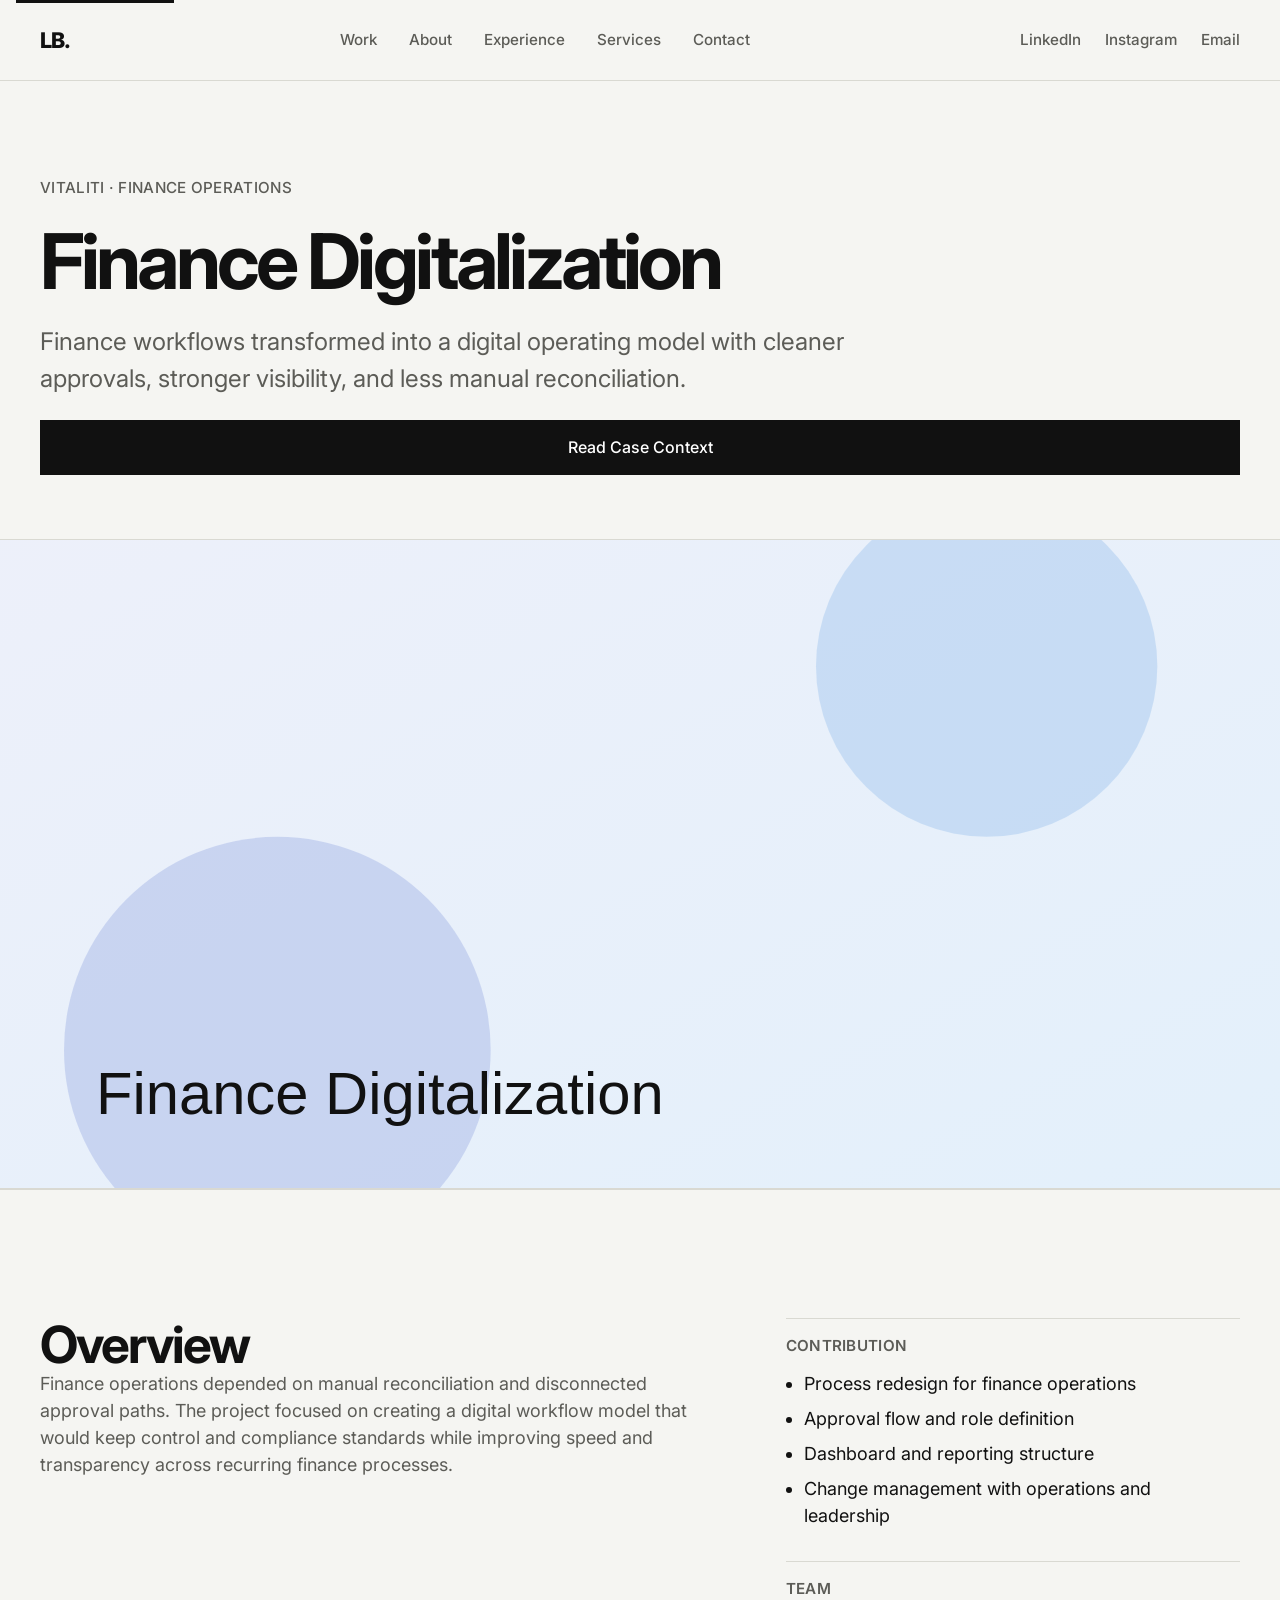
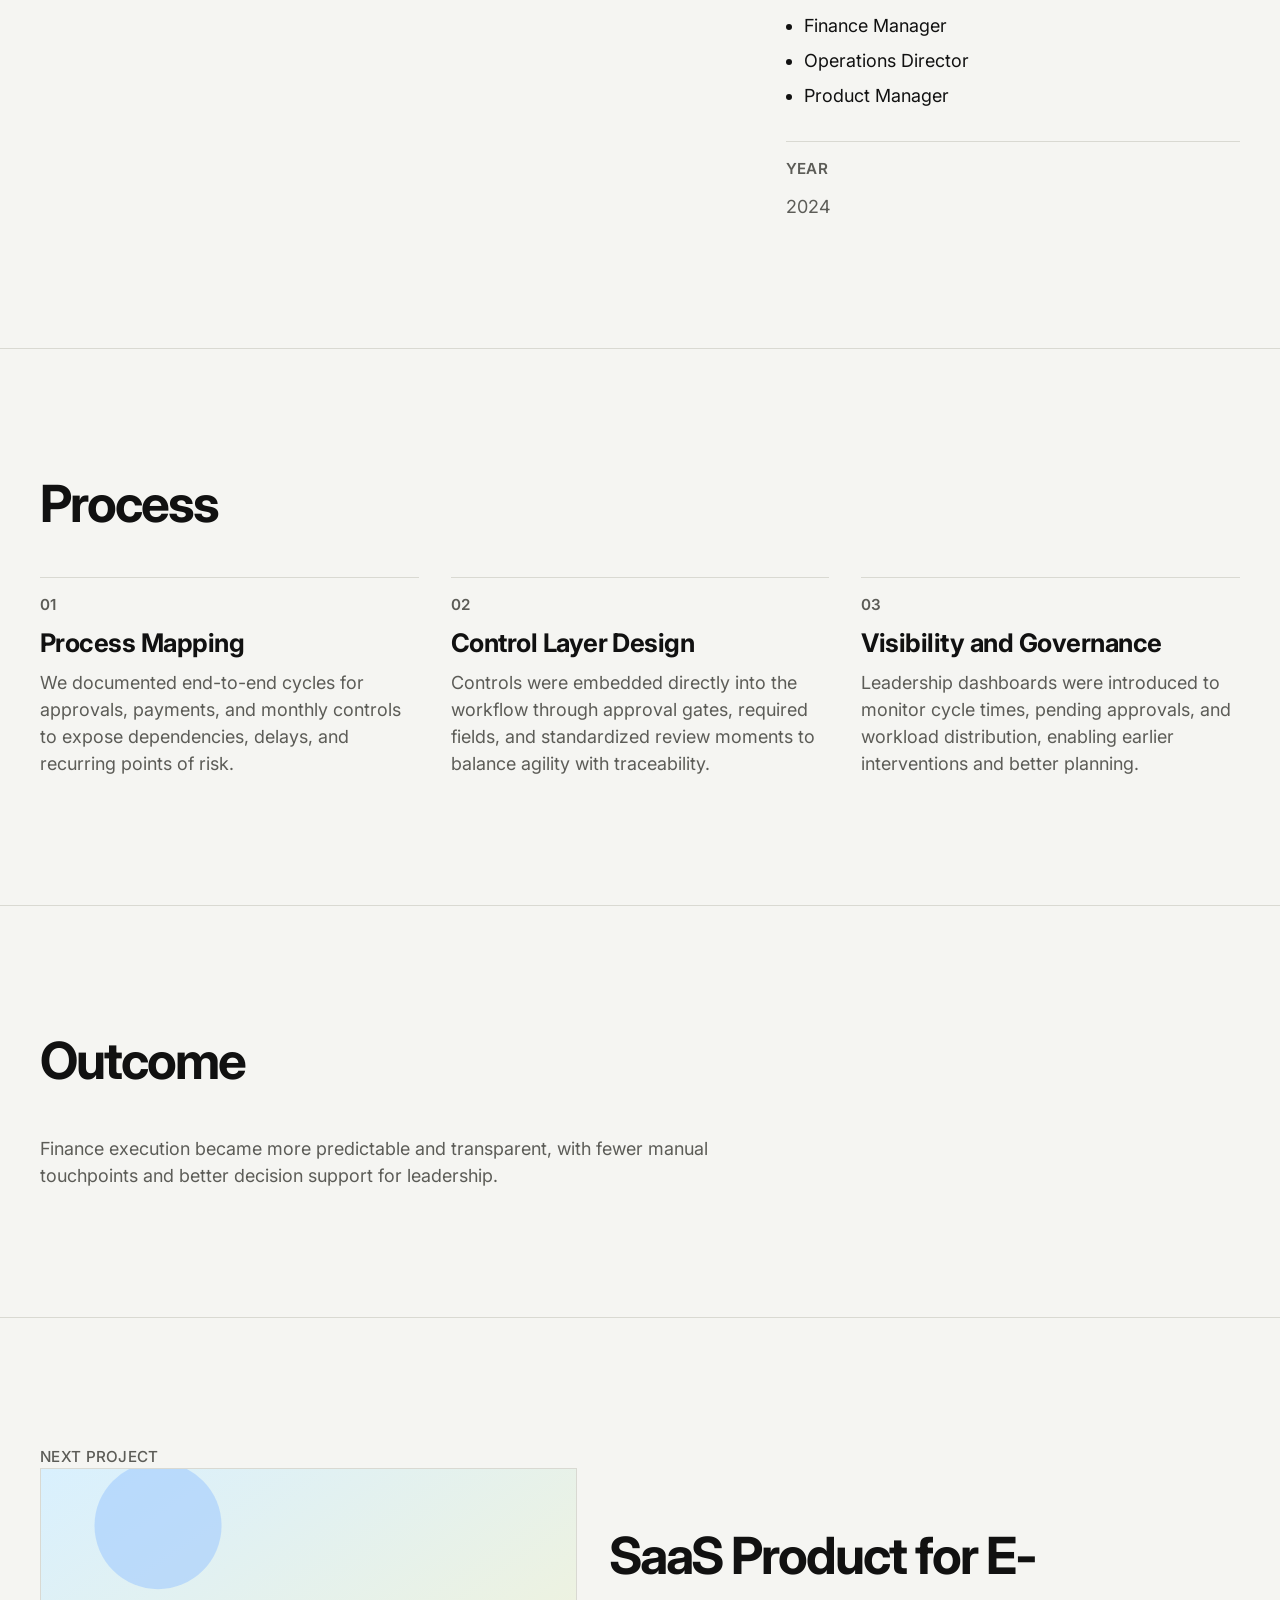
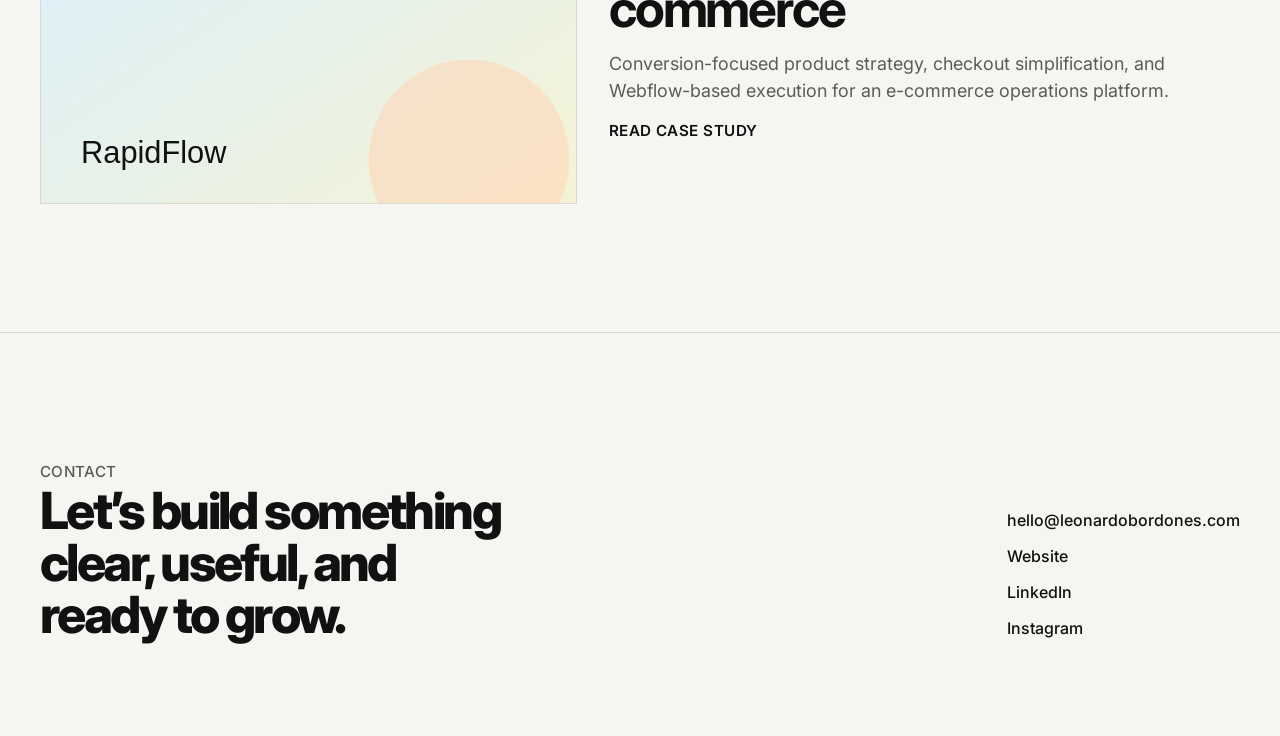
==== work/finance-digitalization.html @ ba330078 "On branch main  Initial commit  Changes to be committed: 	new file:   .DS_Store 	new file:   app.js " ====
<!doctype html>
<html lang="en">
  <head>
    <meta charset="UTF-8" />
    <meta name="viewport" content="width=device-width, initial-scale=1.0" />
    <title>Project Case Study — Leo Bordones</title>
    <meta
      name="description"
      content="Project case study by Leo Bordones: product strategy, execution process, and measurable outcomes."
    />
    <meta name="theme-color" content="#f5f5f2" />
    <link rel="preconnect" href="https://fonts.googleapis.com" />
    <link rel="preconnect" href="https://fonts.gstatic.com" crossorigin />
    <link
      href="https://fonts.googleapis.com/css2?family=Inter:wght@400;500;600;700;800&display=swap"
      rel="stylesheet"
    />
    <link rel="stylesheet" href="../styles.css" />
  </head>
  <body data-page="project" data-project-slug="finance-digitalization" class="project-template">
    <a class="skip-link" href="#main-content">Skip to content</a>

    <header class="site-header" id="top">
      <div class="container header-inner">
        <a class="brand" href="/index.html" aria-label="Leo Bordones home">LB.</a>

        <button
          class="nav-toggle"
          type="button"
          aria-expanded="false"
          aria-controls="primary-navigation"
          aria-label="Open menu"
        >
          <span class="nav-toggle-line"></span>
        </button>

        <nav class="site-nav" id="primary-navigation" aria-label="Primary navigation">
          <a href="/index.html#work">Work</a>
          <a href="/index.html#about">About</a>
          <a href="/index.html#experience">Experience</a>
          <a href="/index.html#services">Services</a>
          <a href="/index.html#contact">Contact</a>
        </nav>

        <div class="header-socials" aria-label="Social links">
          <a href="https://www.linkedin.com/in/leobordones/" target="_blank" rel="noreferrer">LinkedIn</a>
          <a href="https://www.instagram.com/leoboralvarez/" target="_blank" rel="noreferrer">Instagram</a>
          <a href="mailto:leoboralvarez@gmail.com">Email</a>
        </div>
      </div>
    </header>

    <main id="main-content">
      <div id="project-detail-root" aria-live="polite"></div>
    </main>

    <footer class="site-footer section section-divider" id="contact">
      <div class="container footer-inner">
        <div>
          <p class="section-kicker">Contact</p>
          <h2>Let’s build something clear, useful, and ready to grow.</h2>
        </div>
        <div class="footer-links">
          <a href="mailto:hello@leonardobordones.com">hello@leonardobordones.com</a>
          <a href="https://www.leonardobordones.com" target="_blank" rel="noreferrer">Website</a>
          <a href="https://www.linkedin.com" target="_blank" rel="noreferrer">LinkedIn</a>
          <a href="https://www.instagram.com" target="_blank" rel="noreferrer">Instagram</a>
        </div>
      </div>
    </footer>

    <script src="../data/projects.js" defer></script>
    <script src="../app.js" defer></script>
  </body>
</html>
---- styles.css ----
:root {
        --color-bg: #f5f5f2;
        --color-surface: #efefe9;
        --color-text: #111111;
        --color-text-muted: #5c5c57;
        --color-border: #d9d9d2;
        --color-hover: #1a1a1a;
        --color-white: #ffffff;

        --font-family-base: 'Inter', system-ui, -apple-system, BlinkMacSystemFont, 'Segoe UI', sans-serif;
        --font-size-hero: clamp(3.5rem, 8vw, 6rem);
        --font-size-h1: clamp(3rem, 6vw, 5rem);
        --font-size-h2: clamp(2.2rem, 4vw, 4rem);
        --font-size-h3: clamp(1.25rem, 2vw, 1.75rem);
        --font-size-body-lg: clamp(1.25rem, 2vw, 1.75rem);
        --font-size-body: 1.125rem;
        --font-size-meta: 0.95rem;

        --font-weight-regular: 400;
        --font-weight-medium: 500;
        --font-weight-semibold: 600;
        --font-weight-bold: 700;
        --font-weight-extrabold: 800;

        --space-2xs: 0.25rem;
        --space-xs: 0.5rem;
        --space-sm: 0.75rem;
        --space-md: 1rem;
        --space-lg: 1.5rem;
        --space-xl: 2rem;
        --space-2xl: 3rem;
        --space-3xl: 4rem;
        --space-4xl: 6rem;
        --space-5xl: 8rem;

        --container-max: 1280px;
        --container-padding-desktop: 2.5rem;
        --container-padding-tablet: 1.5rem;
        --container-padding-mobile: 1rem;

        --border-thin: 1px solid var(--color-border);
        --radius-sm: 0px;
        --radius-md: 4px;

        --transition-fast: 160ms ease;
        --transition-base: 240ms ease;
        --transition-slow: 400ms ease;

        --shadow-none: none;
        --header-height: 5rem;
      }

      * {
        box-sizing: border-box;
      }

      html {
        scroll-behavior: smooth;
      }

      body {
        margin: 0;
        min-width: 320px;
        background: var(--color-bg);
        color: var(--color-text);
        font-family: var(--font-family-base);
        font-size: var(--font-size-body);
        font-weight: var(--font-weight-regular);
        line-height: 1.5;
        text-rendering: optimizeLegibility;
        -webkit-font-smoothing: antialiased;
        -moz-osx-font-smoothing: grayscale;
      }

      img {
        display: block;
        max-width: 100%;
        height: auto;
      }

      a {
        color: inherit;
        text-decoration: none;
        transition: color var(--transition-fast), opacity var(--transition-fast), background-color var(--transition-fast), border-color var(--transition-fast), transform var(--transition-fast);
      }

      a:hover {
        color: var(--color-hover);
      }

      a:focus-visible,
      button:focus-visible {
        outline: 2px solid var(--color-text);
        outline-offset: 3px;
      }

      button {
        font: inherit;
      }

      p,
      h1,
      h2,
      h3 {
        margin: 0;
      }

      .skip-link {
        position: absolute;
        left: var(--space-md);
        top: -3rem;
        z-index: 100;
        padding: 0.75rem 1rem;
        background: var(--color-text);
        color: var(--color-white);
      }

      .skip-link:focus {
        top: 1rem;
      }

      .container {
        width: min(100%, var(--container-max));
        margin: 0 auto;
        padding-left: var(--container-padding-desktop);
        padding-right: var(--container-padding-desktop);
      }

      .section {
        padding: var(--space-5xl) 0;
        scroll-margin-top: calc(var(--header-height) + 1.5rem);
      }

      .section-divider {
        border-top: var(--border-thin);
      }

      .site-header {
        position: sticky;
        top: 0;
        z-index: 50;
        min-height: var(--header-height);
        background: rgba(245, 245, 242, 0.88);
        backdrop-filter: blur(12px);
        border-bottom: var(--border-thin);
      }

      .header-inner {
        display: flex;
        align-items: center;
        justify-content: space-between;
        gap: var(--space-lg);
        min-height: var(--header-height);
      }

      .brand {
        font-size: 1.35rem;
        font-weight: var(--font-weight-extrabold);
        letter-spacing: -0.04em;
        flex: 0 0 auto;
      }

      .site-nav {
        display: flex;
        align-items: center;
        justify-content: center;
        gap: var(--space-xl);
        flex: 1 1 auto;
      }

      .site-nav a,
      .header-socials a {
        position: relative;
        font-size: var(--font-size-meta);
        font-weight: var(--font-weight-medium);
        color: var(--color-text-muted);
      }

      .site-nav a::after,
      .header-socials a::after,
      .footer-links a::after {
        content: "";
        position: absolute;
        left: 0;
        bottom: -0.15rem;
        width: 100%;
        height: 1px;
        background: currentColor;
        transform: scaleX(0);
        transform-origin: left;
        transition: transform var(--transition-base);
      }

      .site-nav a:hover::after,
      .site-nav a:focus-visible::after,
      .header-socials a:hover::after,
      .header-socials a:focus-visible::after,
      .footer-links a:hover::after,
      .footer-links a:focus-visible::after {
        transform: scaleX(1);
      }

      .header-socials {
        display: flex;
        align-items: center;
        gap: var(--space-lg);
        flex: 0 0 auto;
      }

      .nav-toggle {
        display: none;
        align-items: center;
        justify-content: center;
        width: 2.75rem;
        height: 2.75rem;
        padding: 0;
        border: 0;
        background: transparent;
        color: var(--color-text);
        cursor: pointer;
      }

      .nav-toggle-line,
      .nav-toggle-line::before,
      .nav-toggle-line::after {
        display: block;
        width: 1.25rem;
        height: 1.5px;
        background: currentColor;
        transition: transform var(--transition-base), opacity var(--transition-fast);
      }

      .nav-toggle-line {
        position: relative;
      }

      .nav-toggle-line::before,
      .nav-toggle-line::after {
        content: "";
        position: absolute;
        left: 0;
      }

      .nav-toggle-line::before {
        top: -0.38rem;
      }

      .nav-toggle-line::after {
        top: 0.38rem;
      }

      .nav-open .nav-toggle-line {
        background: transparent;
      }

      .nav-open .nav-toggle-line::before {
        transform: translateY(0.38rem) rotate(45deg);
      }

      .nav-open .nav-toggle-line::after {
        transform: translateY(-0.38rem) rotate(-45deg);
      }

      .hero {
        position: relative;
        overflow: hidden;
        isolation: isolate;
        padding-top: calc(var(--space-5xl) + var(--space-lg));
      }

      .hero::before {
        content: "";
        position: absolute;
        inset: -12%;
        z-index: -2;
        background:
          radial-gradient(42% 46% at 12% 18%, rgba(182, 240, 202, 0.92) 0%, rgba(182, 240, 202, 0.68) 28%, rgba(182, 240, 202, 0) 72%),
          radial-gradient(38% 42% at 86% 16%, rgba(182, 225, 255, 0.9) 0%, rgba(182, 225, 255, 0.66) 30%, rgba(182, 225, 255, 0) 72%),
          radial-gradient(40% 44% at 82% 84%, rgba(246, 196, 226, 0.88) 0%, rgba(246, 196, 226, 0.62) 30%, rgba(246, 196, 226, 0) 72%),
          radial-gradient(40% 44% at 18% 84%, rgba(215, 197, 255, 0.9) 0%, rgba(215, 197, 255, 0.66) 30%, rgba(215, 197, 255, 0) 72%),
          radial-gradient(32% 36% at 48% 36%, rgba(255, 255, 255, 0.28) 0%, rgba(255, 255, 255, 0) 75%);
        opacity: 0.95;
        filter: blur(54px) saturate(120%);
        transform: translate3d(0, 0, 0) scale(1.12);
        animation: heroAurora 18s ease-in-out infinite alternate;
        will-change: transform, background;
      }

      .hero::after {
        content: "";
        position: absolute;
        inset: 0;
        z-index: -1;
        background:
          linear-gradient(180deg, rgba(245, 245, 242, 0.14) 0%, rgba(245, 245, 242, 0.24) 38%, rgba(245, 245, 242, 0.56) 72%, rgba(245, 245, 242, 0.78) 100%),
          linear-gradient(90deg, rgba(255, 255, 255, 0.12) 0%, rgba(255, 255, 255, 0) 22%, rgba(255, 255, 255, 0.08) 52%, rgba(255, 255, 255, 0) 100%);
        pointer-events: none;
      }

      .hero-inner {
        position: relative;
        z-index: 1;
        display: grid;
        gap: var(--space-xl);
      }

      .eyebrow,
      .section-kicker,
      .project-category {
        font-size: var(--font-size-meta);
        font-weight: var(--font-weight-medium);
        letter-spacing: 0.02em;
        text-transform: uppercase;
        color: var(--color-text-muted);
      }

      .hero h1 {
        max-width: 14ch;
        font-size: var(--font-size-hero);
        line-height: 0.98;
        letter-spacing: -0.06em;
        font-weight: var(--font-weight-extrabold);
      }

      .hero-copy {
        max-width: 40rem;
        font-size: var(--font-size-body-lg);
        line-height: 1.3;
        color: var(--color-text-muted);
      }

      .hero-actions {
        display: flex;
        flex-wrap: wrap;
        gap: var(--space-md);
      }

      .button {
        display: inline-flex;
        align-items: center;
        justify-content: center;
        min-height: 3.25rem;
        padding: 0.9rem 1.4rem;
        border: var(--border-thin);
        font-size: 1rem;
        font-weight: var(--font-weight-medium);
      }

      .button:hover {
        transform: translateY(-1px);
      }

      .button-primary {
        background: var(--color-text);
        color: var(--color-white);
        border-color: var(--color-text);
      }

      .button-primary:hover {
        color: var(--color-white);
        background: var(--color-hover);
      }

      .button-secondary {
        background: transparent;
      }

      .intro-layout {
        display: block;
      }

      .intro-copy {
        max-width: 52rem;
        font-size: clamp(1.5rem, 3vw, 2.4rem);
        line-height: 1.25;
        letter-spacing: -0.03em;
      }

      .section-heading {
        display: grid;
        gap: var(--space-md);
        margin-bottom: var(--space-3xl);
      }

      .section-heading h2,
      .split-title h2,
      .statement h2,
      .site-footer h2 {
        max-width: 14ch;
        font-size: var(--font-size-h2);
        line-height: 1.02;
        letter-spacing: -0.05em;
        font-weight: var(--font-weight-extrabold);
      }

      .work-grid {
        display: grid;
        grid-template-columns: repeat(2, minmax(0, 1fr));
        gap: var(--space-2xl) var(--space-xl);
      }

      .project-card {
        display: grid;
        gap: var(--space-lg);
      }

      .project-media {
        overflow: hidden;
        background: var(--color-surface);
        border: var(--border-thin);
        aspect-ratio: 16 / 11;
      }

      .project-media img {
        width: 100%;
        height: 100%;
        object-fit: cover;
        transition: transform var(--transition-slow);
      }

      .project-card:hover .project-media img,
      .project-card:focus-within .project-media img {
        transform: scale(1.03);
      }

      .project-meta {
        display: grid;
        gap: var(--space-xs);
      }

      .project-meta h3 a {
        color: inherit;
      }

      .project-meta h3 a:hover,
      .project-meta h3 a:focus-visible {
        text-decoration: underline;
        text-decoration-thickness: 1px;
        text-underline-offset: 0.18rem;
      }

      .project-company {
        font-size: var(--font-size-meta);
        font-weight: var(--font-weight-semibold);
      }

      .project-meta h3,
      .experience-item h3,
      .service-item h3 {
        font-size: var(--font-size-h3);
        line-height: 1.1;
        letter-spacing: -0.03em;
        font-weight: var(--font-weight-bold);
      }

      .project-meta p:last-child,
      .experience-item p,
      .service-item p,
      .split-copy p {
        color: var(--color-text-muted);
      }

      .split-layout {
        display: grid;
        grid-template-columns: minmax(260px, 0.95fr) minmax(0, 1.2fr);
        gap: var(--space-3xl);
        align-items: start;
      }

      .split-title {
        display: grid;
        gap: var(--space-md);
        position: sticky;
        top: calc(var(--header-height) + var(--space-xl));
      }

      .split-copy {
        display: grid;
        gap: var(--space-lg);
      }

      .stack-marquee {
        overflow: hidden;
        border-top: var(--border-thin);
        border-bottom: var(--border-thin);
        padding: 1.1rem 0;
      }

      .stack-track {
        display: flex;
        align-items: center;
        gap: var(--space-2xl);
        width: max-content;
        min-width: 100%;
        animation: marquee 24s linear infinite;
      }

      .stack-track span {
        font-size: clamp(1.4rem, 2vw, 2rem);
        font-weight: var(--font-weight-semibold);
        letter-spacing: -0.03em;
        white-space: nowrap;
      }

      .experience-list,
      .services-list {
        border-top: var(--border-thin);
      }

      .experience-item,
      .service-item {
        display: grid;
        grid-template-columns: minmax(0, 1fr) minmax(220px, 0.9fr);
        gap: var(--space-xl);
        padding: var(--space-xl) 0;
        border-bottom: var(--border-thin);
      }

      .experience-item > div,
      .service-item > div {
        display: grid;
        gap: var(--space-xs);
      }

      .service-item {
        align-items: center;
      }

      .service-item span {
        justify-self: end;
        font-size: clamp(1.75rem, 3vw, 2.5rem);
        line-height: 1;
        color: var(--color-text-muted);
        transition: transform var(--transition-base), color var(--transition-fast);
      }

      .service-item:hover span {
        transform: translateX(4px);
        color: var(--color-text);
      }

      .statement h2 {
        max-width: 12ch;
        font-size: clamp(3rem, 7vw, 6rem);
      }

      .lifestyle-grid {
        display: grid;
        grid-template-columns: repeat(4, minmax(0, 1fr));
        gap: var(--space-lg);
      }

      .lifestyle-grid img {
        width: 100%;
        aspect-ratio: 3 / 4;
        object-fit: cover;
        border: var(--border-thin);
        background: var(--color-surface);
      }

      .site-footer {
        padding-bottom: var(--space-4xl);
      }

      .footer-inner {
        display: grid;
        grid-template-columns: minmax(0, 1fr) auto;
        gap: var(--space-2xl);
        align-items: end;
      }

      .footer-links {
        display: grid;
        gap: var(--space-sm);
        justify-items: start;
      }

      .footer-links a {
        position: relative;
        font-size: 1rem;
        font-weight: var(--font-weight-medium);
      }

      .project-template main {
        min-height: 70vh;
      }

      .project-hero {
        padding-top: var(--space-4xl);
      }

      .project-hero-content {
        display: grid;
        gap: var(--space-lg);
        padding-bottom: var(--space-3xl);
      }

      .project-hero-content h1 {
        max-width: 16ch;
        font-size: var(--font-size-h1);
        line-height: 0.98;
        letter-spacing: -0.05em;
      }

      .project-subtitle {
        max-width: 52rem;
        font-size: clamp(1.2rem, 1.9vw, 1.55rem);
        color: var(--color-text-muted);
      }

      .project-hero-image {
        border-top: var(--border-thin);
        border-bottom: var(--border-thin);
      }

      .project-hero-image img {
        width: 100%;
        max-height: min(72vh, 720px);
        object-fit: cover;
      }

      .project-overview-grid {
        display: grid;
        grid-template-columns: minmax(0, 1.2fr) minmax(260px, 0.8fr);
        gap: var(--space-3xl);
      }

      .project-overview-grid h2,
      .project-process h2,
      .project-outcome h2,
      .next-project-link h2 {
        font-size: clamp(2rem, 4vw, 3.4rem);
        letter-spacing: -0.04em;
        line-height: 1.02;
      }

      .project-overview-grid p,
      .project-outcome p {
        max-width: 68ch;
        color: var(--color-text-muted);
      }

      .project-metadata {
        display: grid;
        gap: var(--space-xl);
      }

      .project-metadata article {
        border-top: var(--border-thin);
        padding-top: var(--space-md);
      }

      .project-metadata h3 {
        margin-bottom: var(--space-sm);
        font-size: var(--font-size-meta);
        font-weight: var(--font-weight-semibold);
        letter-spacing: 0.02em;
        text-transform: uppercase;
        color: var(--color-text-muted);
      }

      .project-metadata ul {
        margin: 0;
        padding-left: 1.15rem;
        display: grid;
        gap: var(--space-xs);
      }

      .project-metadata p,
      .process-item p {
        color: var(--color-text-muted);
      }

      .project-process h2,
      .project-outcome h2 {
        margin-bottom: var(--space-2xl);
      }

      .process-grid {
        display: grid;
        grid-template-columns: repeat(3, minmax(0, 1fr));
        gap: var(--space-xl);
      }

      .process-item {
        display: grid;
        gap: var(--space-sm);
        border-top: var(--border-thin);
        padding-top: var(--space-md);
      }

      .process-index {
        font-size: var(--font-size-meta);
        font-weight: var(--font-weight-semibold);
        color: var(--color-text-muted);
      }

      .process-item h3 {
        font-size: clamp(1.25rem, 2vw, 1.6rem);
        line-height: 1.1;
        letter-spacing: -0.02em;
      }

      .next-project-link {
        display: grid;
        grid-template-columns: minmax(260px, 0.85fr) minmax(0, 1fr);
        gap: var(--space-xl);
        align-items: center;
      }

      .next-project-link img {
        width: 100%;
        aspect-ratio: 16 / 10;
        object-fit: cover;
        border: var(--border-thin);
      }

      .next-project-link div {
        display: grid;
        gap: var(--space-md);
      }

      .next-project-link p {
        color: var(--color-text-muted);
      }

      .next-project-link span {
        font-size: var(--font-size-meta);
        font-weight: var(--font-weight-semibold);
        text-transform: uppercase;
        letter-spacing: 0.03em;
      }

      .next-project-link:hover h2,
      .next-project-link:focus-visible h2 {
        text-decoration: underline;
        text-decoration-thickness: 1px;
        text-underline-offset: 0.2rem;
      }

      @keyframes marquee {
        from {
          transform: translateX(0);
        }
        to {
          transform: translateX(-50%);
        }
      }

      @keyframes heroAurora {
        0% {
          background:
            radial-gradient(42% 46% at 12% 18%, rgba(182, 240, 202, 0.92) 0%, rgba(182, 240, 202, 0.68) 28%, rgba(182, 240, 202, 0) 72%),
            radial-gradient(38% 42% at 86% 16%, rgba(182, 225, 255, 0.9) 0%, rgba(182, 225, 255, 0.66) 30%, rgba(182, 225, 255, 0) 72%),
            radial-gradient(40% 44% at 82% 84%, rgba(246, 196, 226, 0.88) 0%, rgba(246, 196, 226, 0.62) 30%, rgba(246, 196, 226, 0) 72%),
            radial-gradient(40% 44% at 18% 84%, rgba(215, 197, 255, 0.9) 0%, rgba(215, 197, 255, 0.66) 30%, rgba(215, 197, 255, 0) 72%),
            radial-gradient(32% 36% at 48% 36%, rgba(255, 255, 255, 0.28) 0%, rgba(255, 255, 255, 0) 75%);
          transform: translate3d(0, 0, 0) scale(1.12) rotate(0deg);
        }

        25% {
          background:
            radial-gradient(46% 48% at 24% 16%, rgba(182, 240, 202, 0.94) 0%, rgba(182, 240, 202, 0.7) 28%, rgba(182, 240, 202, 0) 72%),
            radial-gradient(36% 40% at 78% 24%, rgba(182, 225, 255, 0.92) 0%, rgba(182, 225, 255, 0.66) 32%, rgba(182, 225, 255, 0) 72%),
            radial-gradient(42% 44% at 74% 76%, rgba(246, 196, 226, 0.9) 0%, rgba(246, 196, 226, 0.64) 30%, rgba(246, 196, 226, 0) 72%),
            radial-gradient(42% 46% at 20% 74%, rgba(215, 197, 255, 0.9) 0%, rgba(215, 197, 255, 0.68) 30%, rgba(215, 197, 255, 0) 72%),
            radial-gradient(28% 32% at 56% 44%, rgba(255, 255, 255, 0.24) 0%, rgba(255, 255, 255, 0) 75%);
          transform: translate3d(1%, -1.5%, 0) scale(1.16) rotate(1deg);
        }

        50% {
          background:
            radial-gradient(44% 48% at 18% 28%, rgba(182, 240, 202, 0.9) 0%, rgba(182, 240, 202, 0.7) 30%, rgba(182, 240, 202, 0) 72%),
            radial-gradient(40% 42% at 68% 12%, rgba(182, 225, 255, 0.92) 0%, rgba(182, 225, 255, 0.68) 30%, rgba(182, 225, 255, 0) 72%),
            radial-gradient(44% 46% at 84% 68%, rgba(246, 196, 226, 0.92) 0%, rgba(246, 196, 226, 0.66) 30%, rgba(246, 196, 226, 0) 72%),
            radial-gradient(38% 44% at 30% 82%, rgba(215, 197, 255, 0.92) 0%, rgba(215, 197, 255, 0.66) 30%, rgba(215, 197, 255, 0) 72%),
            radial-gradient(30% 34% at 48% 52%, rgba(255, 255, 255, 0.2) 0%, rgba(255, 255, 255, 0) 75%);
          transform: translate3d(-1%, 1.5%, 0) scale(1.18) rotate(-1deg);
        }

        75% {
          background:
            radial-gradient(48% 50% at 28% 14%, rgba(182, 240, 202, 0.92) 0%, rgba(182, 240, 202, 0.72) 28%, rgba(182, 240, 202, 0) 72%),
            radial-gradient(38% 42% at 84% 30%, rgba(182, 225, 255, 0.9) 0%, rgba(182, 225, 255, 0.68) 30%, rgba(182, 225, 255, 0) 72%),
            radial-gradient(40% 42% at 66% 82%, rgba(246, 196, 226, 0.9) 0%, rgba(246, 196, 226, 0.66) 30%, rgba(246, 196, 226, 0) 72%),
            radial-gradient(44% 48% at 14% 70%, rgba(215, 197, 255, 0.92) 0%, rgba(215, 197, 255, 0.68) 30%, rgba(215, 197, 255, 0) 72%),
            radial-gradient(30% 34% at 54% 40%, rgba(255, 255, 255, 0.22) 0%, rgba(255, 255, 255, 0) 75%);
          transform: translate3d(1.2%, -0.8%, 0) scale(1.15) rotate(0.6deg);
        }

        100% {
          background:
            radial-gradient(44% 48% at 22% 18%, rgba(182, 240, 202, 0.94) 0%, rgba(182, 240, 202, 0.72) 28%, rgba(182, 240, 202, 0) 72%),
            radial-gradient(40% 42% at 86% 22%, rgba(182, 225, 255, 0.92) 0%, rgba(182, 225, 255, 0.68) 30%, rgba(182, 225, 255, 0) 72%),
            radial-gradient(42% 46% at 76% 86%, rgba(246, 196, 226, 0.9) 0%, rgba(246, 196, 226, 0.66) 30%, rgba(246, 196, 226, 0) 72%),
            radial-gradient(42% 46% at 12% 80%, rgba(215, 197, 255, 0.92) 0%, rgba(215, 197, 255, 0.68) 30%, rgba(215, 197, 255, 0) 72%),
            radial-gradient(28% 30% at 46% 34%, rgba(255, 255, 255, 0.24) 0%, rgba(255, 255, 255, 0) 75%);
          transform: translate3d(-0.8%, 1%, 0) scale(1.17) rotate(-0.6deg);
        }
      }

      @media (max-width: 1024px) {
        .container {
          padding-left: var(--container-padding-tablet);
          padding-right: var(--container-padding-tablet);
        }

        .work-grid,
        .lifestyle-grid {
          grid-template-columns: repeat(2, minmax(0, 1fr));
        }

        .split-layout,
        .footer-inner,
        .experience-item,
        .service-item {
          grid-template-columns: 1fr;
        }

        .project-overview-grid,
        .process-grid,
        .next-project-link {
          grid-template-columns: 1fr;
        }

        .split-title {
          position: static;
        }
      }

      @media (max-width: 820px) {
        :root {
          --header-height: 4.5rem;
        }

        .header-inner {
          position: relative;
          gap: var(--space-md);
        }

        .nav-toggle {
          display: inline-flex;
          order: 3;
          margin-left: auto;
        }

        .site-nav,
        .header-socials {
          display: none;
        }

        .site-header.nav-open .site-nav,
        .site-header.nav-open .header-socials {
          display: grid;
          position: absolute;
          left: 0;
          right: 0;
          top: calc(100% + 1px);
          padding: 1.25rem var(--container-padding-tablet);
          background: rgba(245, 245, 242, 0.98);
          border-bottom: var(--border-thin);
          backdrop-filter: blur(12px);
        }

        .site-header.nav-open .site-nav {
          gap: 1rem;
        }

        .site-header.nav-open .header-socials {
          top: calc(100% + 1px + 14rem);
          gap: 0.85rem;
          padding-top: 0;
          padding-bottom: 1.25rem;
        }

        .hero {
          padding-top: var(--space-4xl);
        }

        .hero::before {
          inset: -18%;
          filter: blur(44px) saturate(118%);
        }

        .hero h1,
        .section-heading h2,
        .split-title h2,
        .statement h2,
        .site-footer h2 {
          max-width: none;
        }
      }

      @media (max-width: 640px) {
        .container {
          padding-left: var(--container-padding-mobile);
          padding-right: var(--container-padding-mobile);
        }

        .section {
          padding: var(--space-4xl) 0;
        }

        .hero-actions {
          flex-direction: column;
          align-items: stretch;
        }

        .work-grid,
        .lifestyle-grid {
          grid-template-columns: 1fr;
        }

        .experience-item,
        .service-item {
          gap: var(--space-md);
        }
      }

      @media (prefers-reduced-motion: reduce) {
        html {
          scroll-behavior: auto;
        }

        *,
        *::before,
        *::after {
          animation: none !important;
          transition-duration: 0.01ms !important;
          transition-delay: 0ms !important;
          scroll-behavior: auto !important;
        }

        .hero::before {
          animation: none !important;
        }
      }
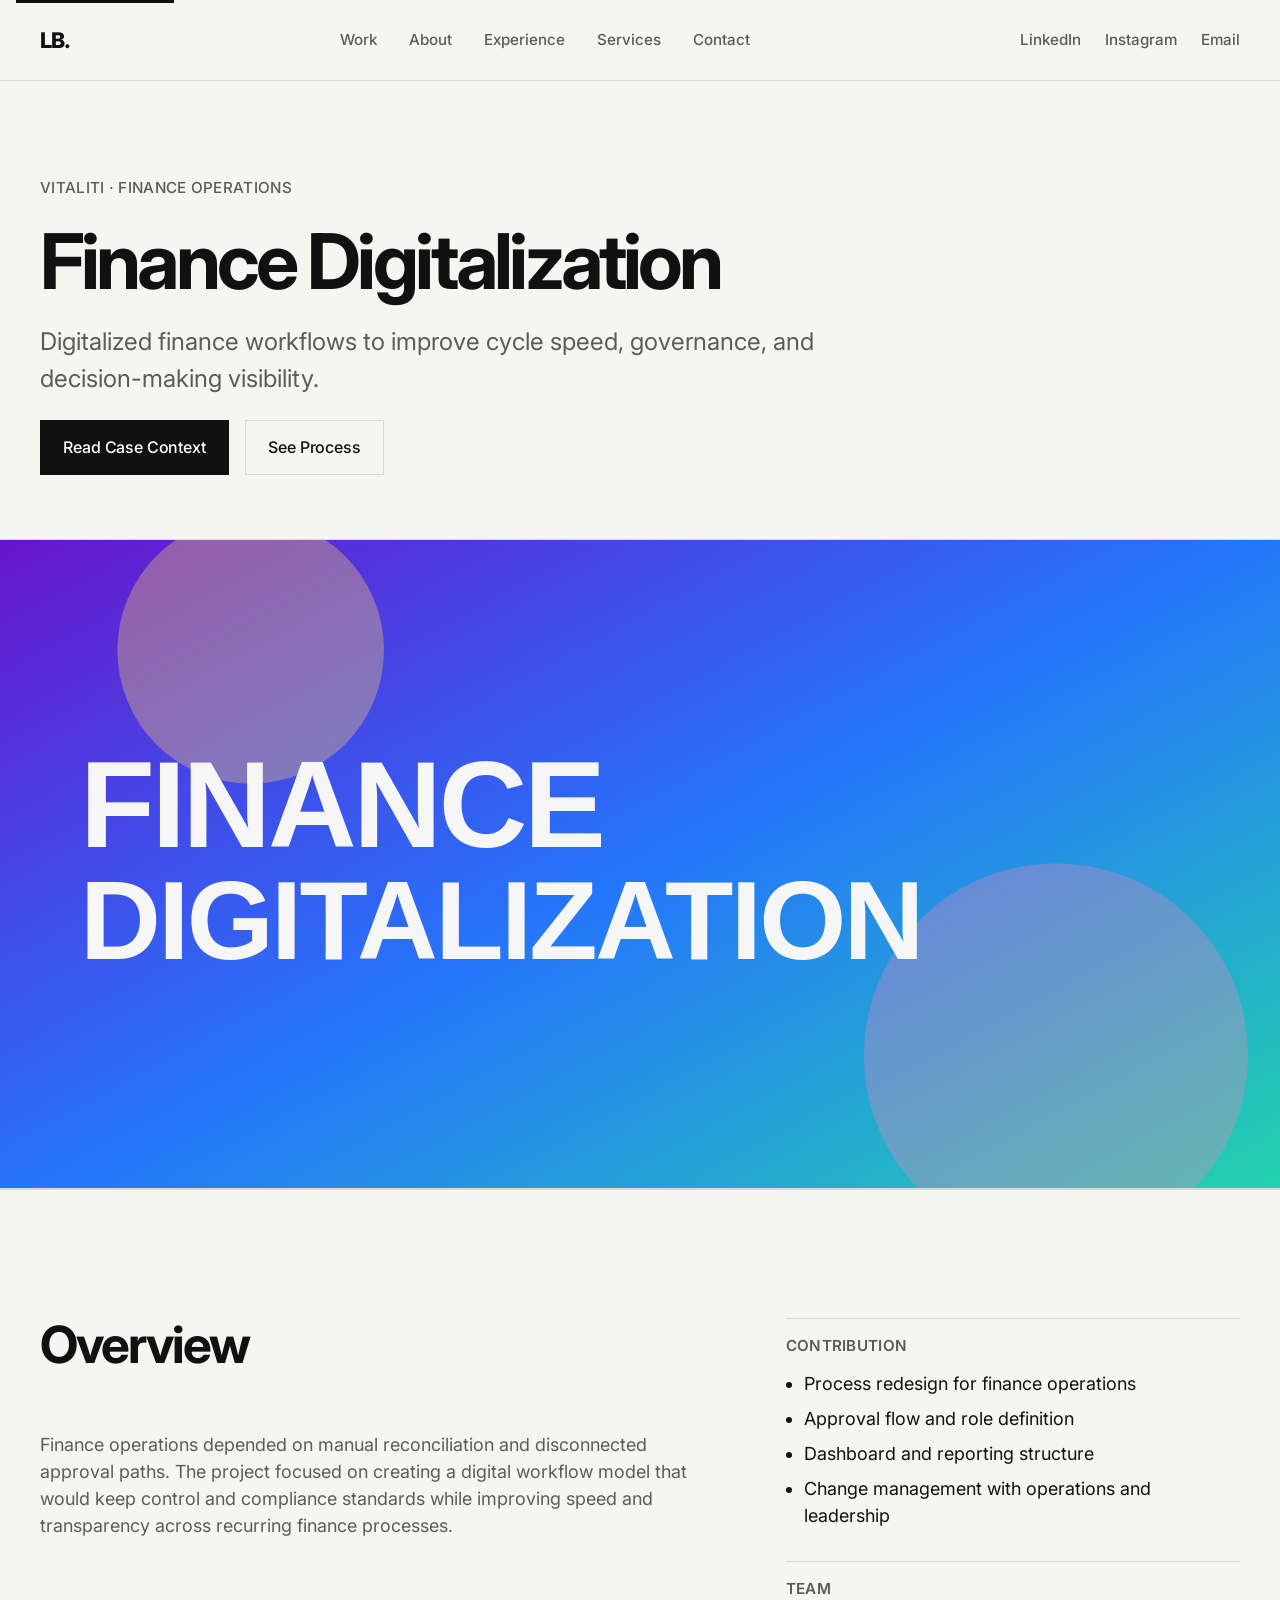
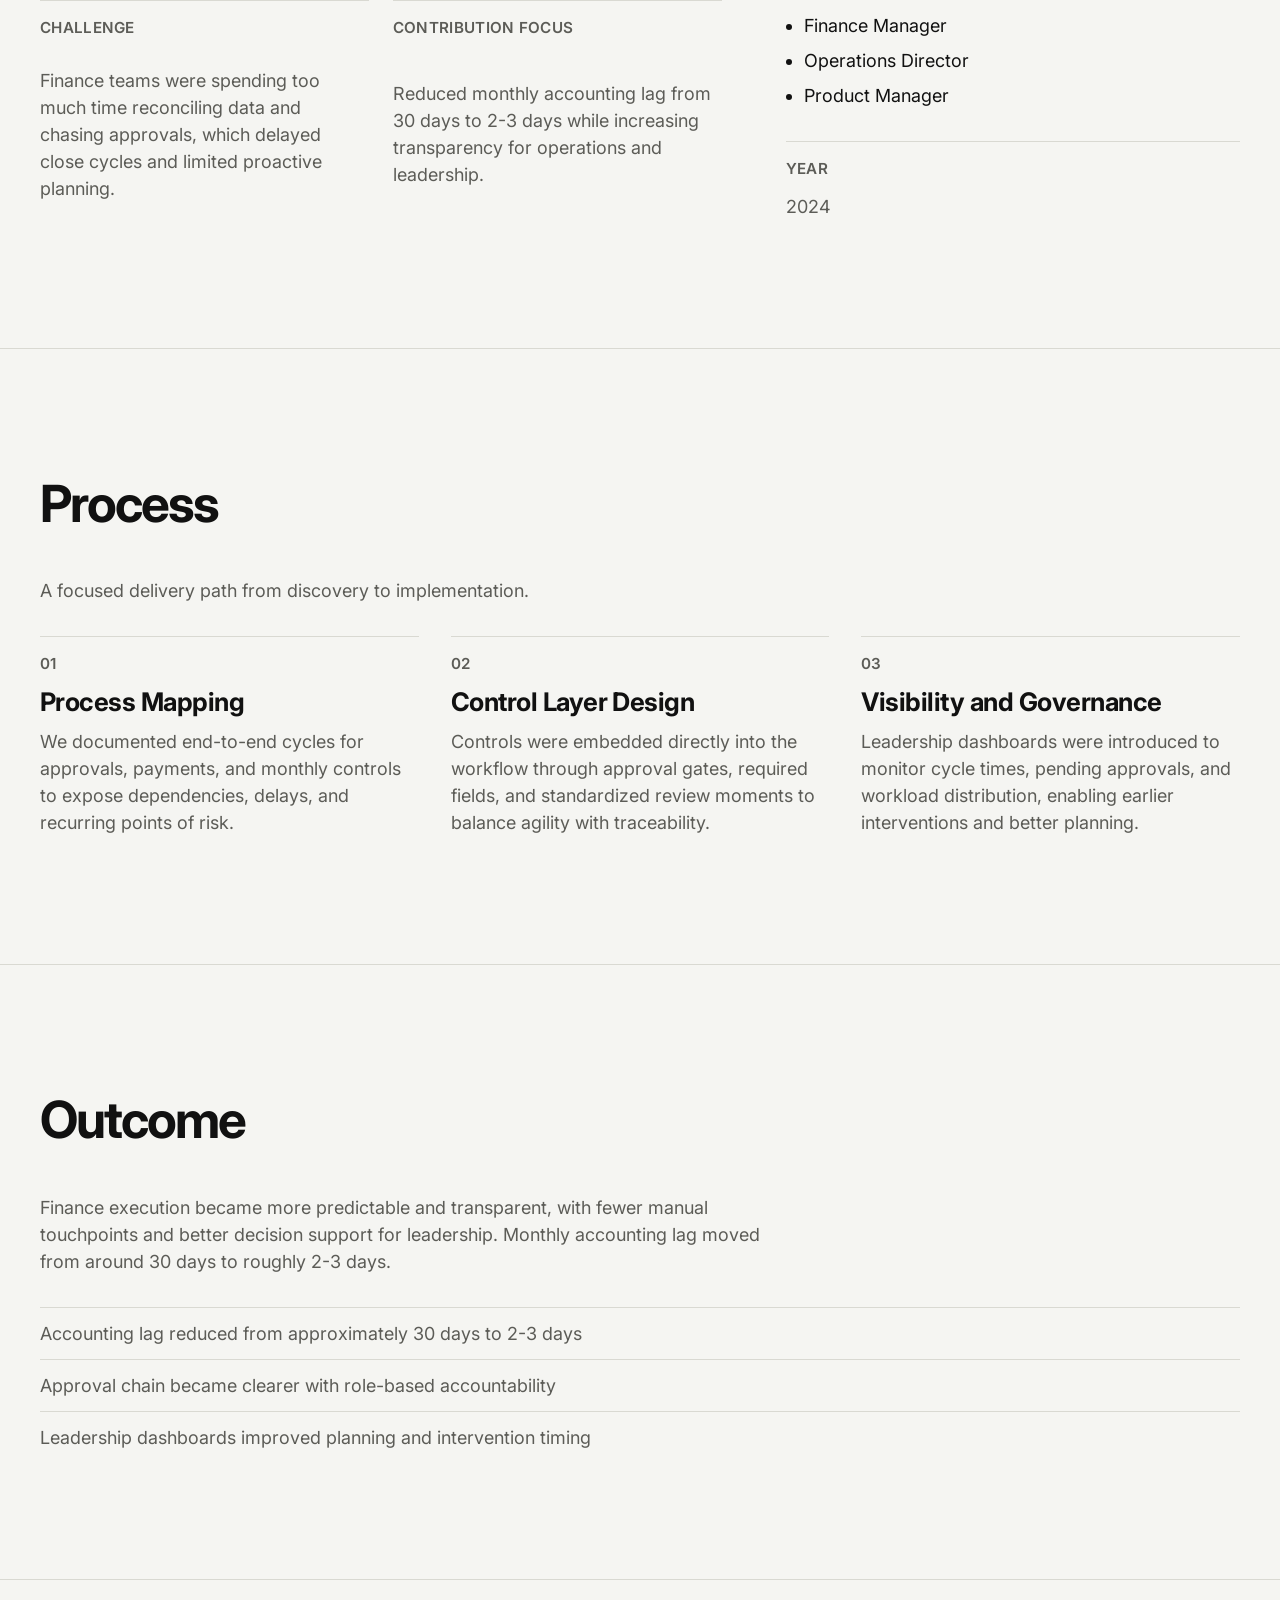
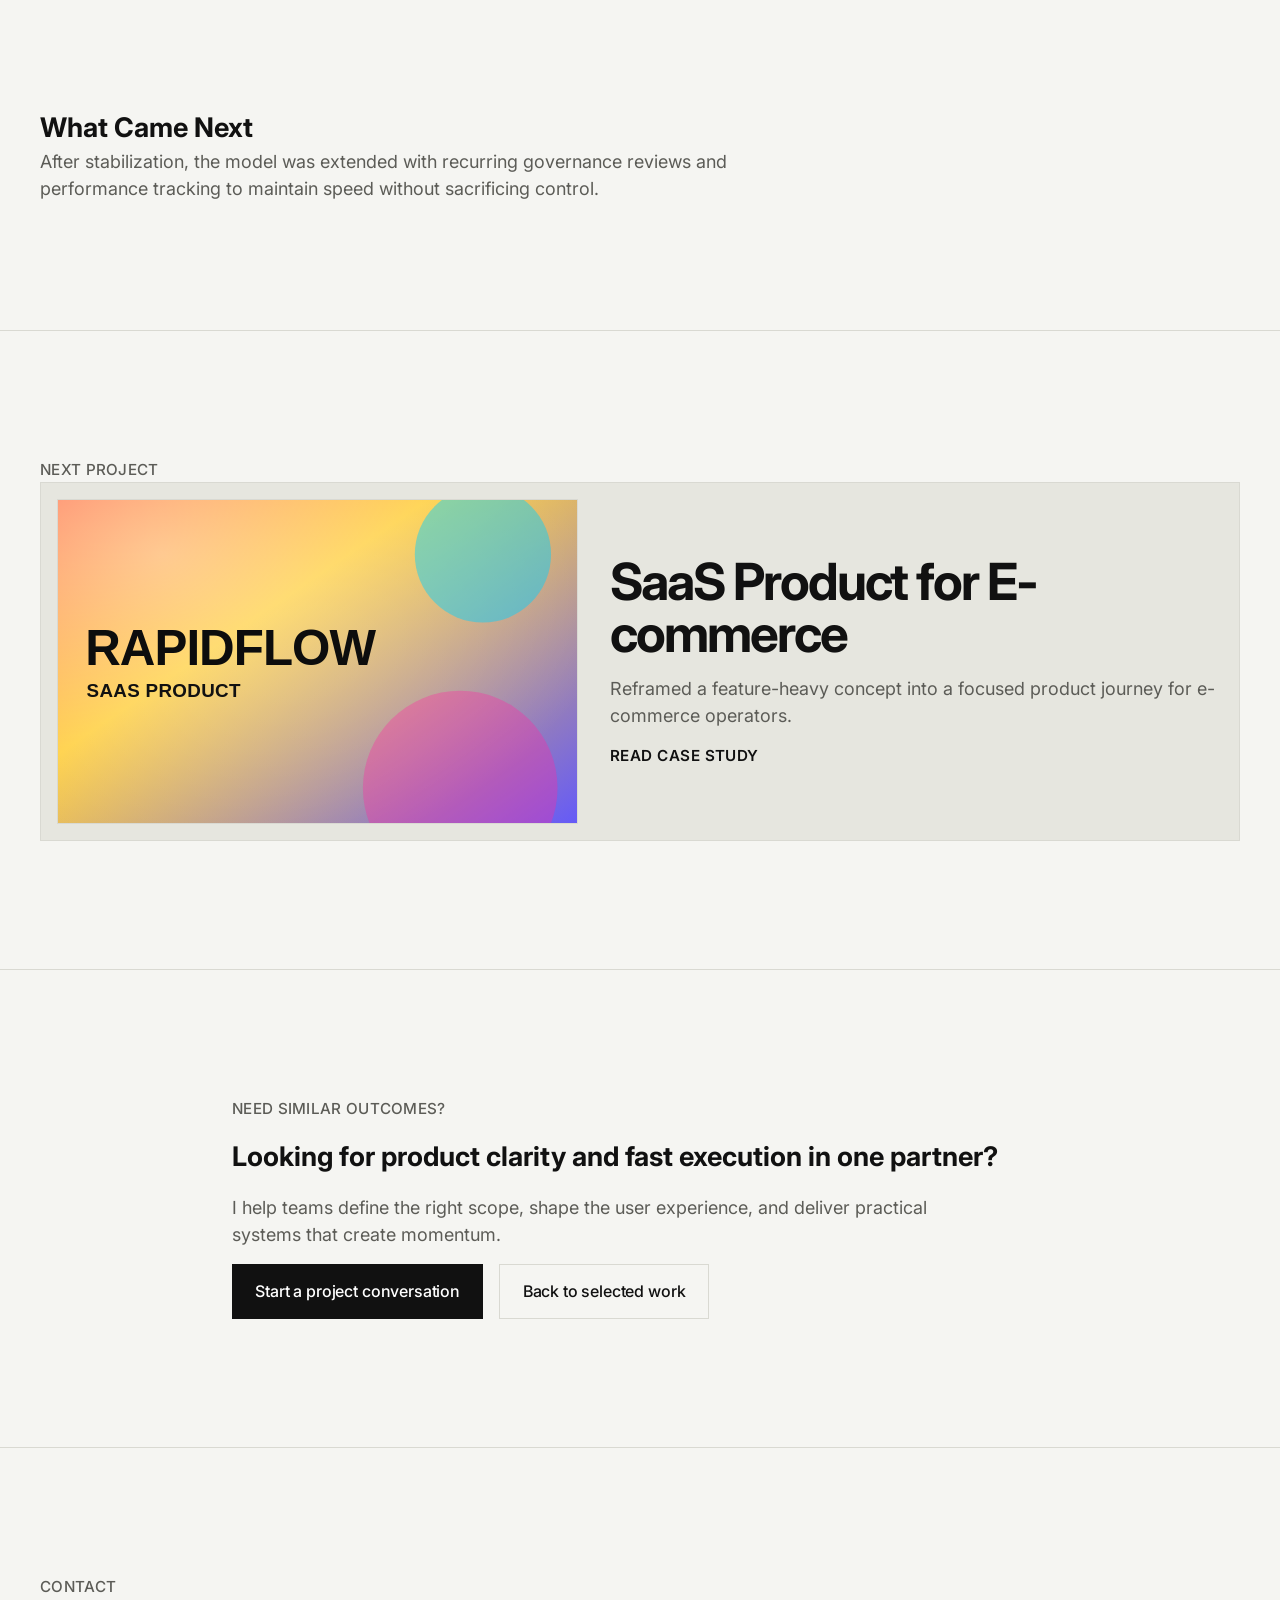
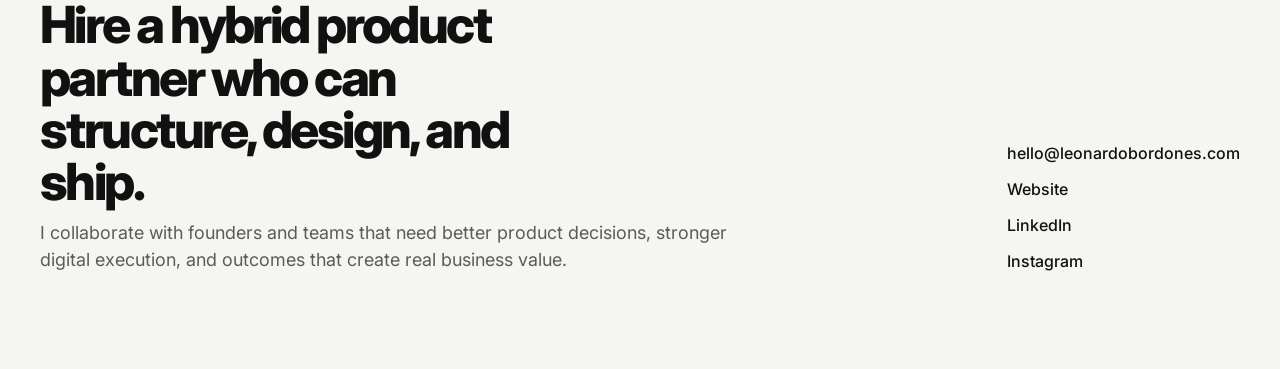
==== commit a921aa6f: "Improve hero positioning and impact" ====
--- a/work/finance-digitalization.html
+++ b/work/finance-digitalization.html
@@ -58,13 +58,16 @@
       <div class="container footer-inner">
         <div>
           <p class="section-kicker">Contact</p>
-          <h2>Let’s build something clear, useful, and ready to grow.</h2>
+          <h2>Hire a hybrid product partner who can structure, design, and ship.</h2>
+          <p class="footer-copy">
+            I collaborate with founders and teams that need better product decisions, stronger digital execution, and outcomes that create real business value.
+          </p>
         </div>
         <div class="footer-links">
           <a href="mailto:hello@leonardobordones.com">hello@leonardobordones.com</a>
           <a href="https://www.leonardobordones.com" target="_blank" rel="noreferrer">Website</a>
-          <a href="https://www.linkedin.com" target="_blank" rel="noreferrer">LinkedIn</a>
-          <a href="https://www.instagram.com" target="_blank" rel="noreferrer">Instagram</a>
+          <a href="https://www.linkedin.com/in/leobordones/" target="_blank" rel="noreferrer">LinkedIn</a>
+          <a href="https://www.instagram.com/leoboralvarez/" target="_blank" rel="noreferrer">Instagram</a>
         </div>
       </div>
     </footer>
--- a/styles.css
+++ b/styles.css
@@ -1,6 +1,7 @@
     :root {
         --color-bg: #f5f5f2;
         --color-surface: #efefe9;
+        --color-surface-strong: #e6e6df;
         --color-text: #111111;
         --color-text-muted: #5c5c57;
         --color-border: #d9d9d2;
@@ -339,11 +340,14 @@
         display: inline-flex;
         align-items: center;
         justify-content: center;
+        gap: 0.5rem;
         min-height: 3.25rem;
         padding: 0.9rem 1.4rem;
         border: var(--border-thin);
         font-size: 1rem;
         font-weight: var(--font-weight-medium);
+        letter-spacing: -0.01em;
+        transition: transform var(--transition-fast), background-color var(--transition-fast), color var(--transition-fast), border-color var(--transition-fast);
       }
 
       .button:hover {
@@ -363,6 +367,10 @@
 
       .button-secondary {
         background: transparent;
+      }
+
+      .button-secondary:hover {
+        background: rgba(17, 17, 17, 0.04);
       }
 
       .intro-layout {
@@ -380,6 +388,11 @@
         display: grid;
         gap: var(--space-md);
         margin-bottom: var(--space-3xl);
+      }
+
+      .section-lead {
+        max-width: 58ch;
+        color: var(--color-text-muted);
       }
 
       .section-heading h2,
@@ -402,6 +415,14 @@
       .project-card {
         display: grid;
         gap: var(--space-lg);
+        padding-bottom: var(--space-lg);
+        border-bottom: var(--border-thin);
+        transition: transform var(--transition-base);
+      }
+
+      .project-card:hover,
+      .project-card:focus-within {
+        transform: translateY(-2px);
       }
 
       .project-media {
@@ -409,23 +430,38 @@
         background: var(--color-surface);
         border: var(--border-thin);
         aspect-ratio: 16 / 11;
+        transition: border-color var(--transition-fast);
       }
 
       .project-media img {
         width: 100%;
         height: 100%;
         object-fit: cover;
-        transition: transform var(--transition-slow);
+        transition: transform var(--transition-slow), filter var(--transition-base);
       }
 
       .project-card:hover .project-media img,
       .project-card:focus-within .project-media img {
         transform: scale(1.03);
+        filter: saturate(1.05);
       }
 
       .project-meta {
         display: grid;
-        gap: var(--space-xs);
+        gap: var(--space-sm);
+      }
+
+      .project-meta-top {
+        display: flex;
+        align-items: center;
+        justify-content: space-between;
+        gap: var(--space-sm);
+      }
+
+      .project-year {
+        font-size: var(--font-size-meta);
+        font-weight: var(--font-weight-medium);
+        color: var(--color-text-muted);
       }
 
       .project-meta h3 a {
@@ -442,6 +478,53 @@
       .project-company {
         font-size: var(--font-size-meta);
         font-weight: var(--font-weight-semibold);
+        color: var(--color-text-muted);
+      }
+
+      .project-summary {
+        max-width: 52ch;
+        color: var(--color-text-muted);
+      }
+
+      .project-value {
+        display: grid;
+        gap: var(--space-2xs);
+        padding-top: var(--space-sm);
+        border-top: var(--border-thin);
+        color: var(--color-text-muted);
+      }
+
+      .project-value span {
+        font-size: 0.78rem;
+        font-weight: var(--font-weight-semibold);
+        letter-spacing: 0.04em;
+        text-transform: uppercase;
+      }
+
+      .project-value-text {
+        font-size: 1rem;
+        letter-spacing: normal;
+        text-transform: none;
+        font-weight: var(--font-weight-regular);
+      }
+
+      .project-link {
+        width: fit-content;
+        font-size: var(--font-size-meta);
+        font-weight: var(--font-weight-semibold);
+        text-transform: uppercase;
+        letter-spacing: 0.03em;
+      }
+
+      .project-link::after {
+        content: " \2192";
+        display: inline-block;
+        transition: transform var(--transition-fast);
+      }
+
+      .project-card:hover .project-link::after,
+      .project-card:focus-within .project-link::after {
+        transform: translateX(2px);
       }
 
       .project-meta h3,
@@ -453,11 +536,80 @@
         font-weight: var(--font-weight-bold);
       }
 
-      .project-meta p:last-child,
+      .result-item p,
+      .why-item p,
       .experience-item p,
       .service-item p,
       .split-copy p {
         color: var(--color-text-muted);
+      }
+
+      .results-grid {
+        display: grid;
+        grid-template-columns: repeat(4, minmax(0, 1fr));
+        gap: var(--space-xl);
+      }
+
+      .result-item {
+        display: grid;
+        gap: var(--space-sm);
+        border-top: var(--border-thin);
+        padding-top: var(--space-md);
+      }
+
+      .result-metric {
+        font-size: clamp(1.4rem, 2.2vw, 2rem);
+        line-height: 1.05;
+        letter-spacing: -0.03em;
+        font-weight: var(--font-weight-bold);
+        color: var(--color-text);
+      }
+
+      .result-item h3 {
+        font-size: clamp(1.05rem, 1.6vw, 1.35rem);
+        line-height: 1.15;
+        letter-spacing: -0.02em;
+      }
+
+      .why-grid {
+        display: grid;
+        grid-template-columns: repeat(3, minmax(0, 1fr));
+        gap: var(--space-xl);
+      }
+
+      .why-item {
+        display: grid;
+        gap: var(--space-sm);
+        border-top: var(--border-thin);
+        padding-top: var(--space-md);
+      }
+
+      .why-item h3 {
+        font-size: clamp(1.15rem, 1.7vw, 1.55rem);
+        line-height: 1.1;
+        letter-spacing: -0.03em;
+      }
+
+      .conversion-cta {
+        background: linear-gradient(180deg, rgba(239, 239, 233, 0.35) 0%, rgba(245, 245, 242, 0) 100%);
+      }
+
+      .conversion-cta-inner,
+      .project-cta-inner {
+        display: grid;
+        gap: var(--space-md);
+        max-width: 56rem;
+      }
+
+      .conversion-cta-copy,
+      .footer-copy,
+      .project-cta-inner p {
+        max-width: 64ch;
+        color: var(--color-text-muted);
+      }
+
+      .footer-copy {
+        margin-top: var(--space-sm);
       }
 
       .split-layout {
@@ -595,6 +747,12 @@
         padding-bottom: var(--space-3xl);
       }
 
+      .project-hero-actions {
+        display: flex;
+        flex-wrap: wrap;
+        gap: var(--space-md);
+      }
+
       .project-hero-content h1 {
         max-width: 16ch;
         font-size: var(--font-size-h1);
@@ -623,6 +781,32 @@
         display: grid;
         grid-template-columns: minmax(0, 1.2fr) minmax(260px, 0.8fr);
         gap: var(--space-3xl);
+      }
+
+      .project-overview-copy {
+        display: grid;
+        gap: var(--space-lg);
+      }
+
+      .project-context-grid {
+        display: grid;
+        grid-template-columns: repeat(2, minmax(0, 1fr));
+        gap: var(--space-lg);
+      }
+
+      .project-context-item {
+        display: grid;
+        gap: var(--space-xs);
+        border-top: var(--border-thin);
+        padding-top: var(--space-md);
+      }
+
+      .project-context-item h3 {
+        font-size: var(--font-size-meta);
+        font-weight: var(--font-weight-semibold);
+        letter-spacing: 0.02em;
+        text-transform: uppercase;
+        color: var(--color-text-muted);
       }
 
       .project-overview-grid h2,
@@ -676,6 +860,12 @@
         margin-bottom: var(--space-2xl);
       }
 
+      .project-section-lead {
+        margin-bottom: var(--space-xl);
+        max-width: 52ch;
+        color: var(--color-text-muted);
+      }
+
       .process-grid {
         display: grid;
         grid-template-columns: repeat(3, minmax(0, 1fr));
@@ -701,11 +891,34 @@
         letter-spacing: -0.02em;
       }
 
+      .project-outcome-list {
+        margin: var(--space-xl) 0 0;
+        padding: 0;
+        list-style: none;
+        display: grid;
+        gap: var(--space-sm);
+      }
+
+      .project-outcome-list li {
+        border-top: var(--border-thin);
+        padding-top: var(--space-sm);
+        color: var(--color-text-muted);
+      }
+
+      .project-next-step p {
+        max-width: 68ch;
+        color: var(--color-text-muted);
+      }
+
       .next-project-link {
         display: grid;
         grid-template-columns: minmax(260px, 0.85fr) minmax(0, 1fr);
         gap: var(--space-xl);
         align-items: center;
+        padding: var(--space-md);
+        border: var(--border-thin);
+        background: var(--color-surface-strong);
+        transition: transform var(--transition-base), border-color var(--transition-fast);
       }
 
       .next-project-link img {
@@ -713,6 +926,7 @@
         aspect-ratio: 16 / 10;
         object-fit: cover;
         border: var(--border-thin);
+        transition: transform var(--transition-slow);
       }
 
       .next-project-link div {
@@ -729,6 +943,17 @@
         font-weight: var(--font-weight-semibold);
         text-transform: uppercase;
         letter-spacing: 0.03em;
+      }
+
+      .next-project-link:hover,
+      .next-project-link:focus-visible {
+        transform: translateY(-2px);
+        border-color: #c6c6bd;
+      }
+
+      .next-project-link:hover img,
+      .next-project-link:focus-visible img {
+        transform: scale(1.015);
       }
 
       .next-project-link:hover h2,
@@ -806,8 +1031,14 @@
         }
 
         .work-grid,
+        .results-grid,
         .lifestyle-grid {
           grid-template-columns: repeat(2, minmax(0, 1fr));
+        }
+
+        .why-grid,
+        .project-context-grid {
+          grid-template-columns: 1fr;
         }
 
         .split-layout,
@@ -889,6 +1120,11 @@
         .site-footer h2 {
           max-width: none;
         }
+
+        .project-hero-actions {
+          flex-direction: column;
+          align-items: flex-start;
+        }
       }
 
       @media (max-width: 640px) {
@@ -907,6 +1143,8 @@
         }
 
         .work-grid,
+        .results-grid,
+        .why-grid,
         .lifestyle-grid {
           grid-template-columns: 1fr;
         }
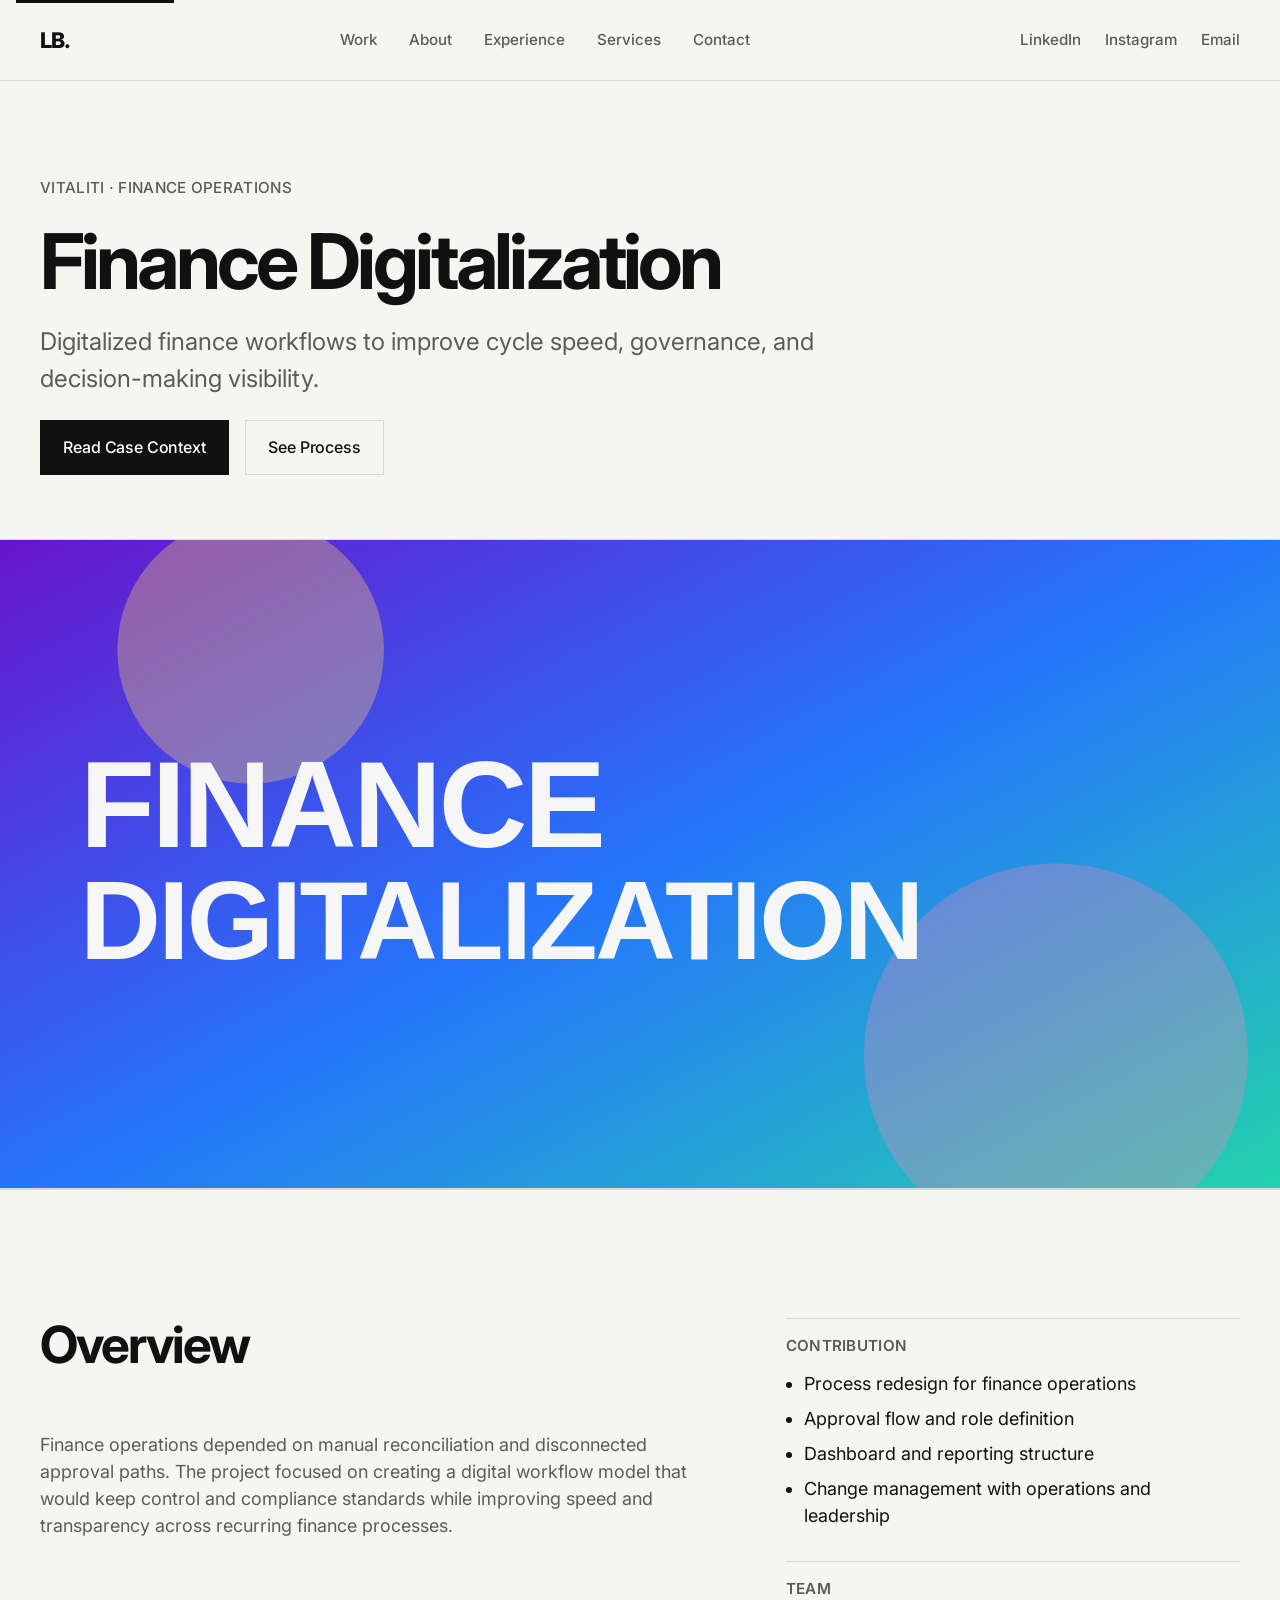
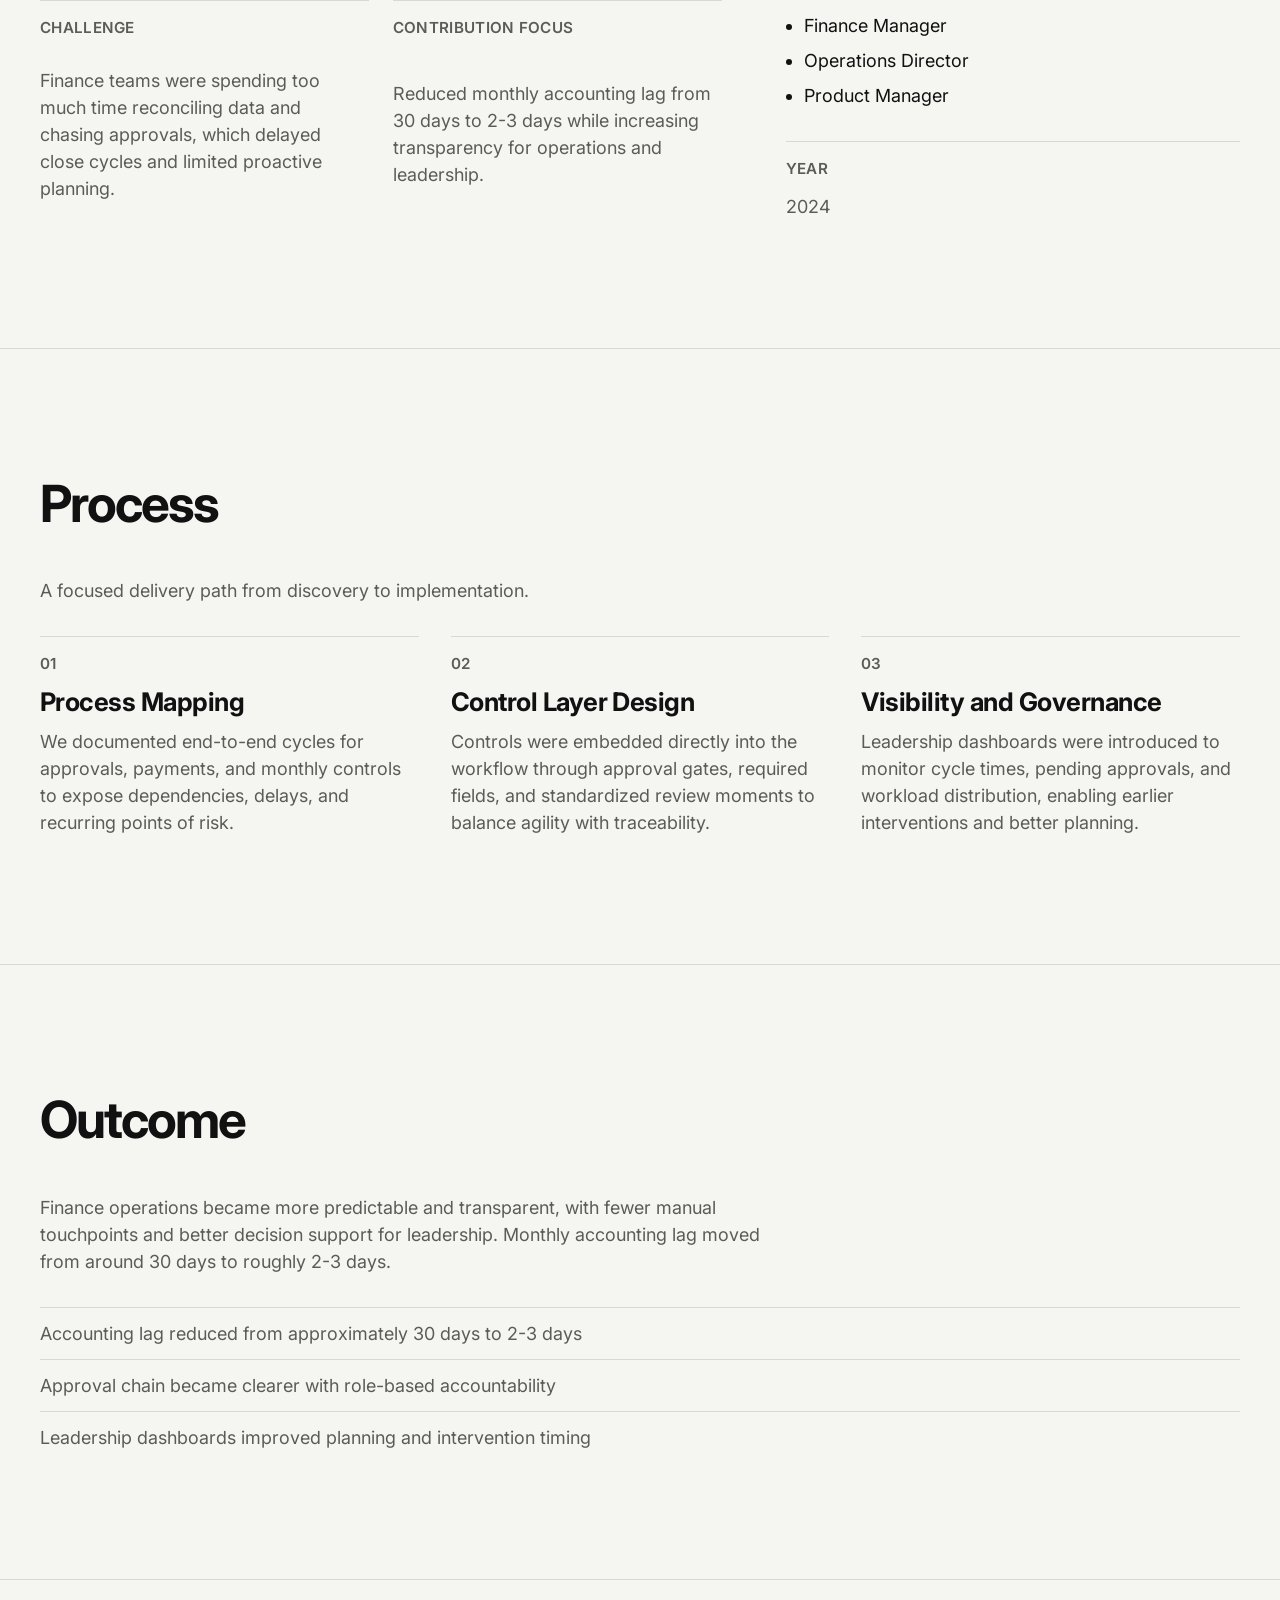
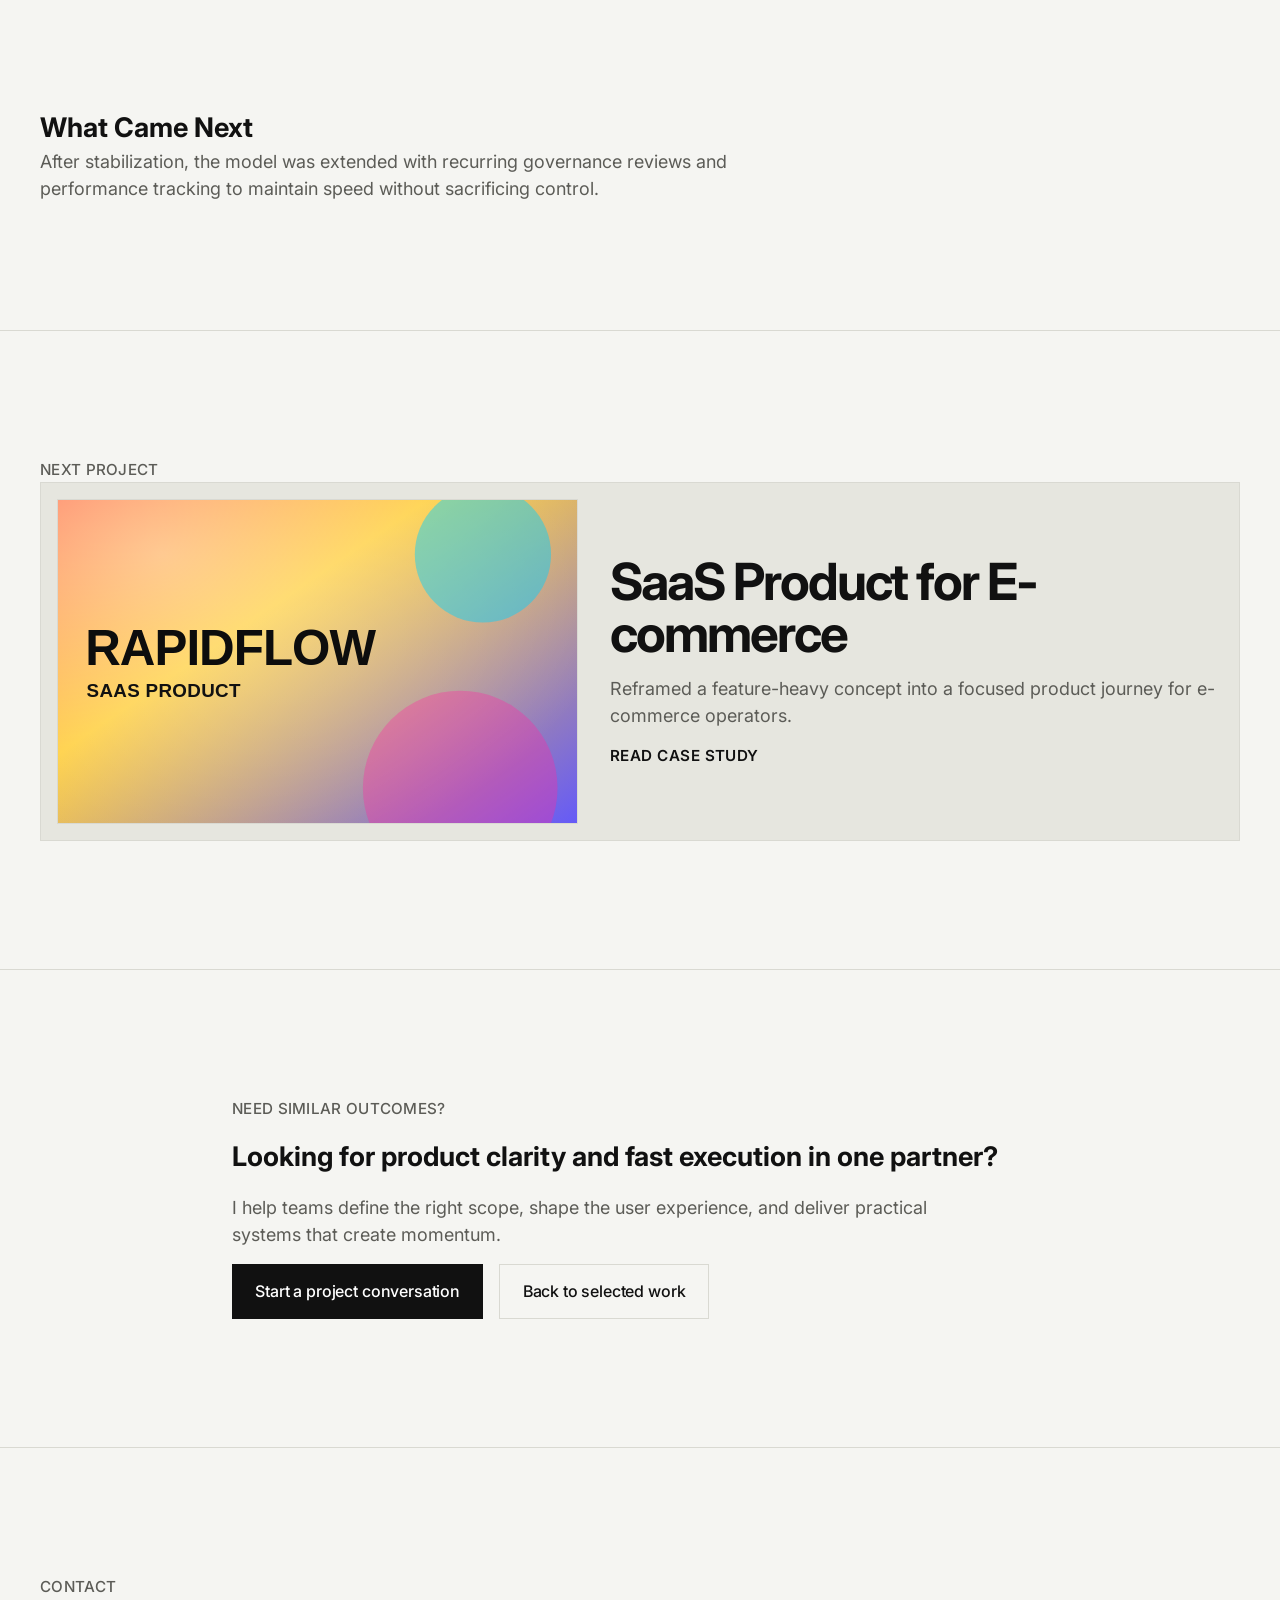
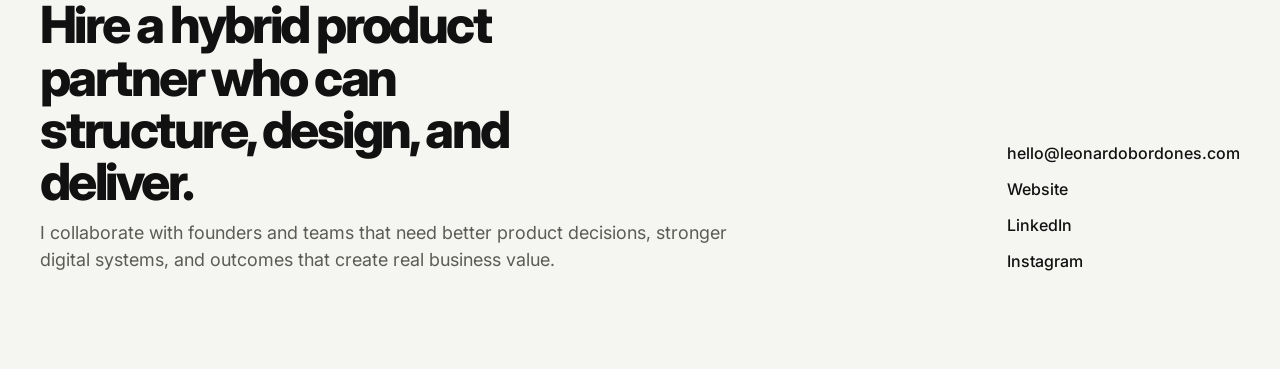
==== commit df0da708: "Refine site copy to reduce repetitive wording" ====
--- a/work/finance-digitalization.html
+++ b/work/finance-digitalization.html
@@ -6,7 +6,7 @@
     <title>Project Case Study — Leo Bordones</title>
     <meta
       name="description"
-      content="Project case study by Leo Bordones: product strategy, execution process, and measurable outcomes."
+      content="Project case study by Leo Bordones: product strategy, process design, and measurable outcomes."
     />
     <meta name="theme-color" content="#f5f5f2" />
     <link rel="preconnect" href="https://fonts.googleapis.com" />
@@ -58,9 +58,9 @@
       <div class="container footer-inner">
         <div>
           <p class="section-kicker">Contact</p>
-          <h2>Hire a hybrid product partner who can structure, design, and ship.</h2>
+          <h2>Hire a hybrid product partner who can structure, design, and deliver.</h2>
           <p class="footer-copy">
-            I collaborate with founders and teams that need better product decisions, stronger digital execution, and outcomes that create real business value.
+            I collaborate with founders and teams that need better product decisions, stronger digital systems, and outcomes that create real business value.
           </p>
         </div>
         <div class="footer-links">
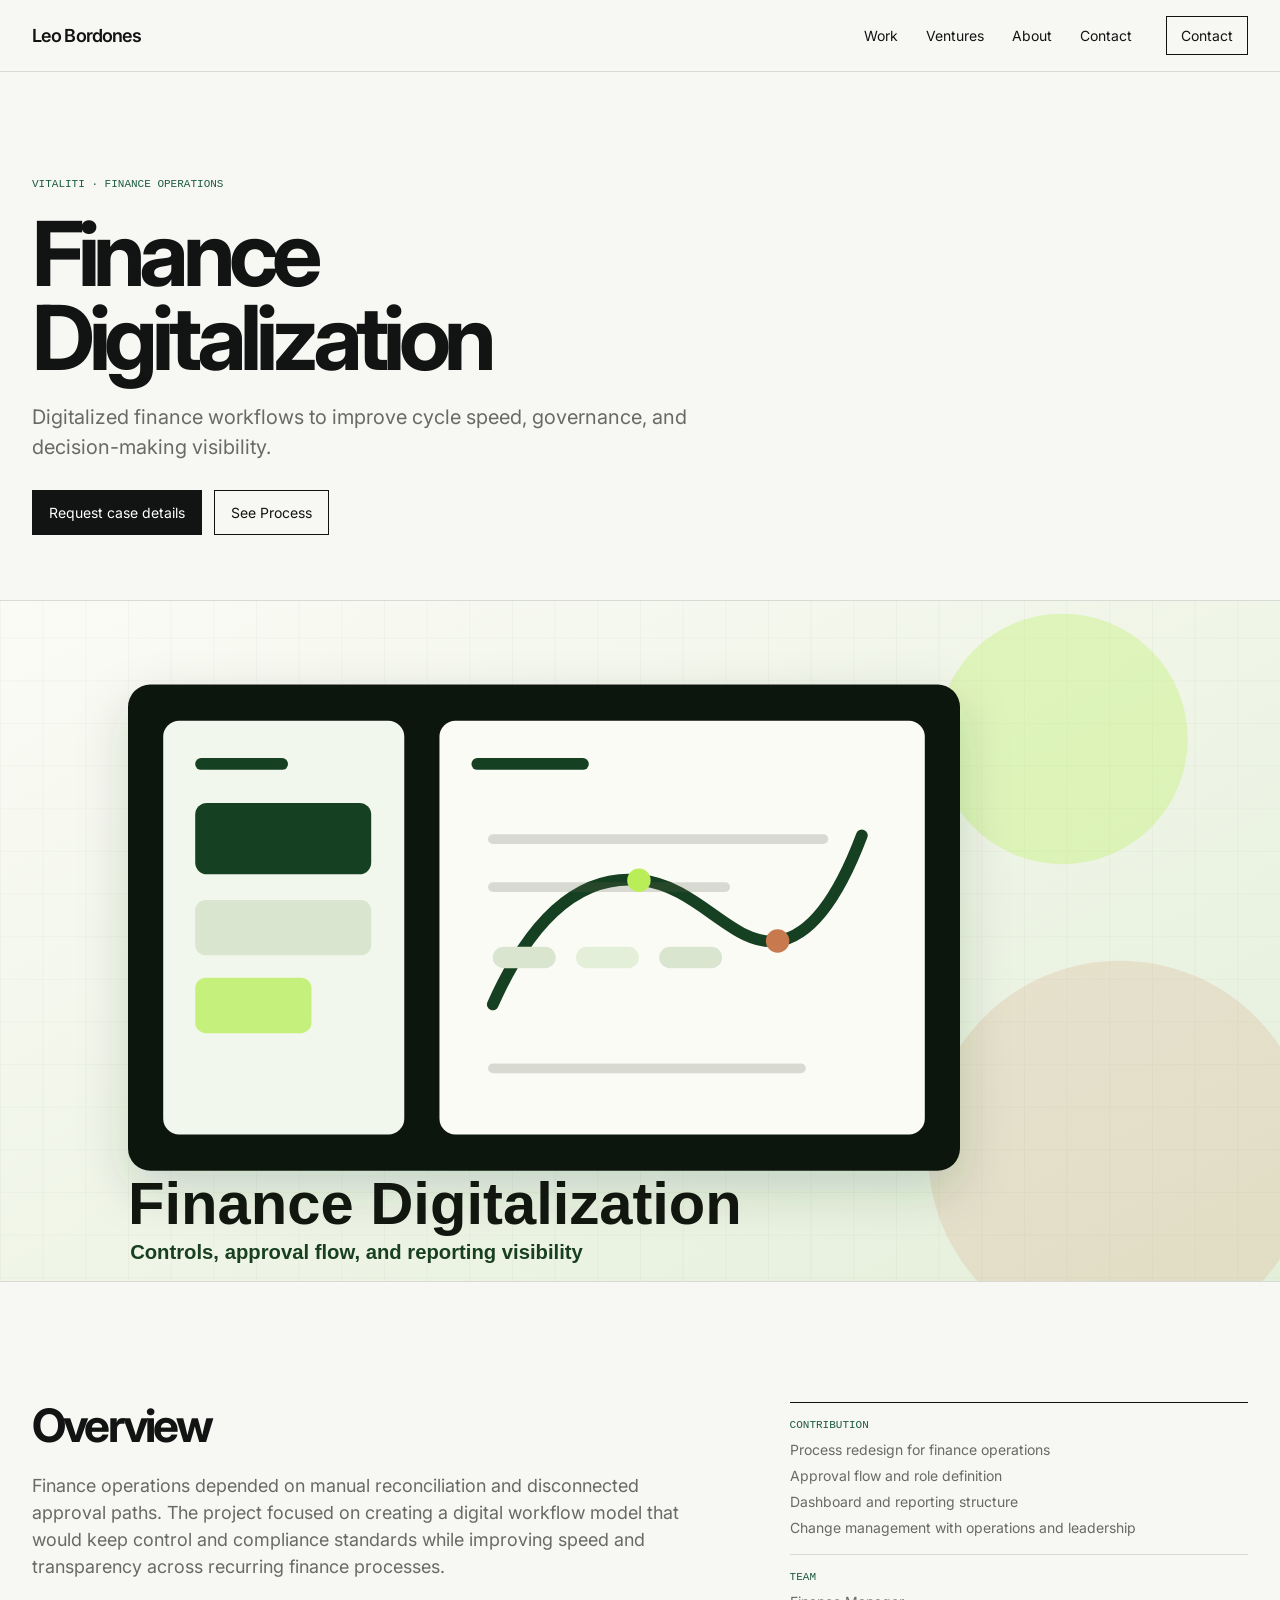
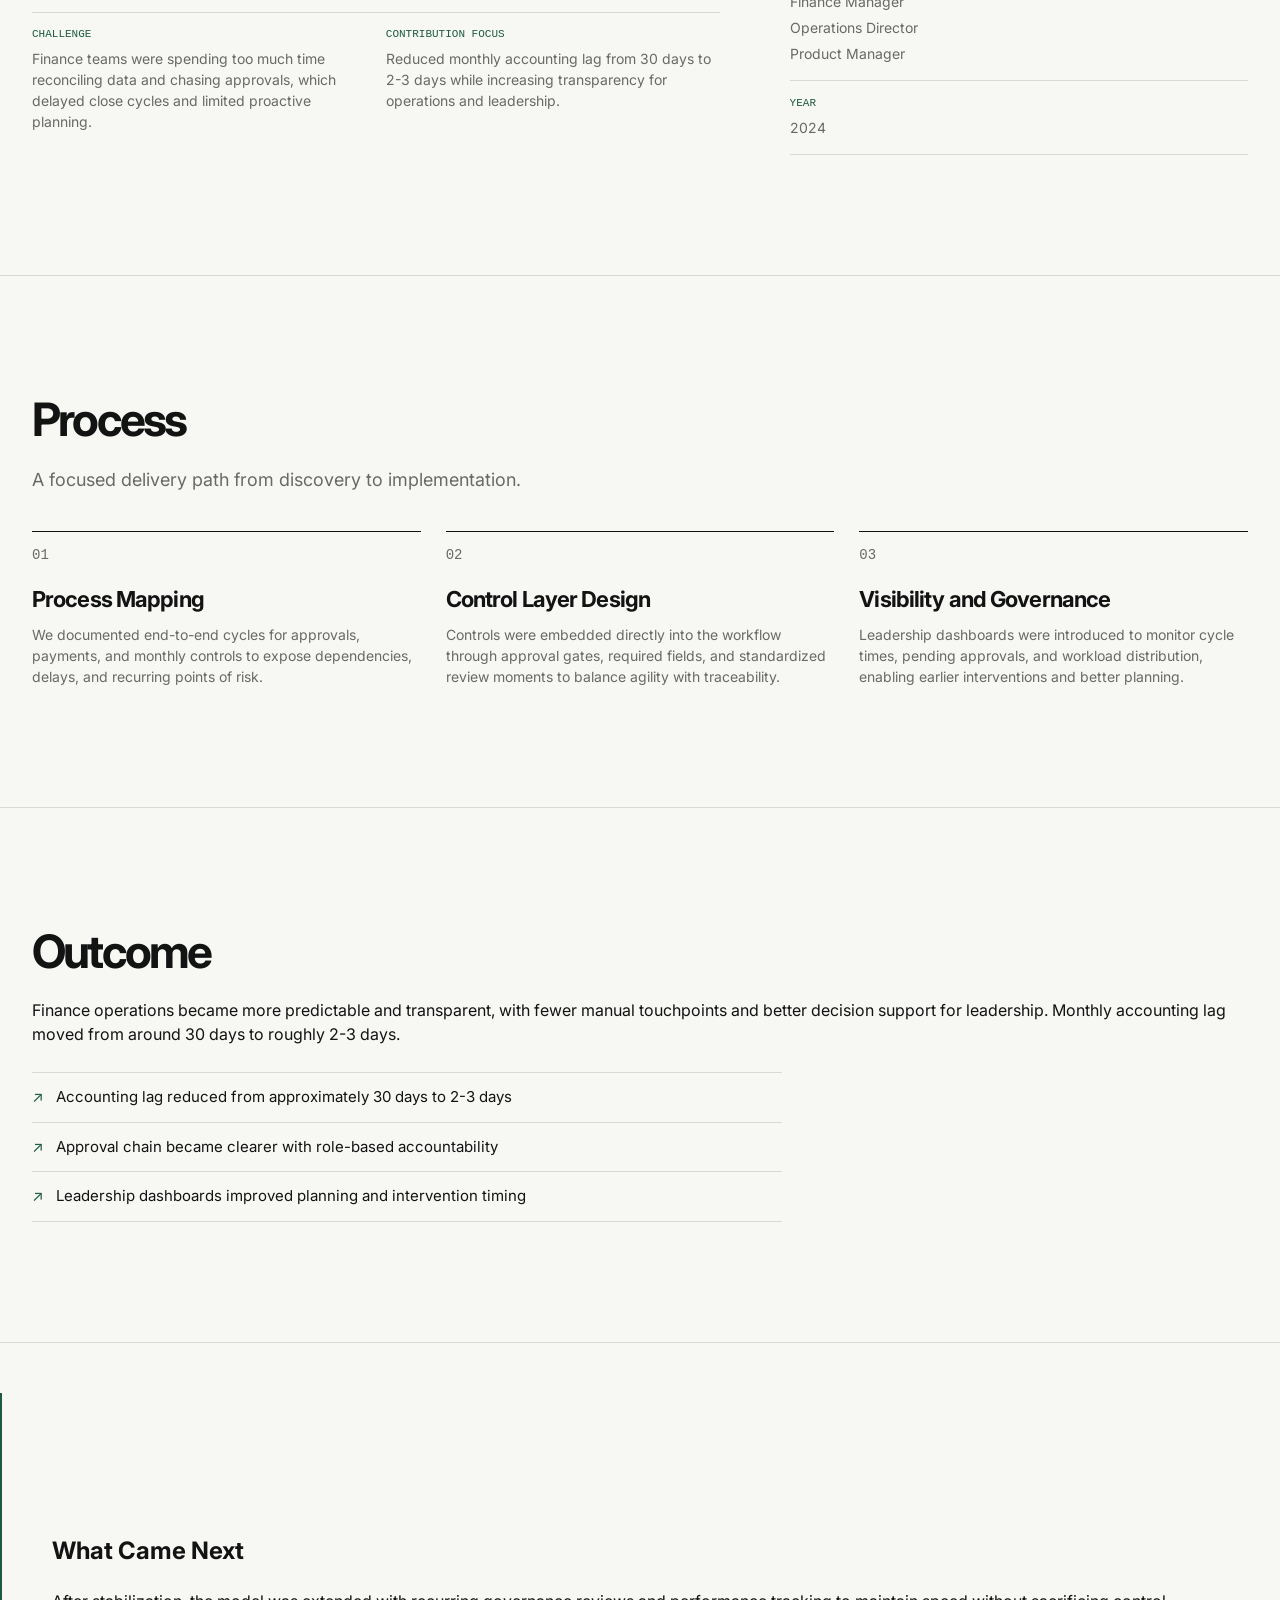
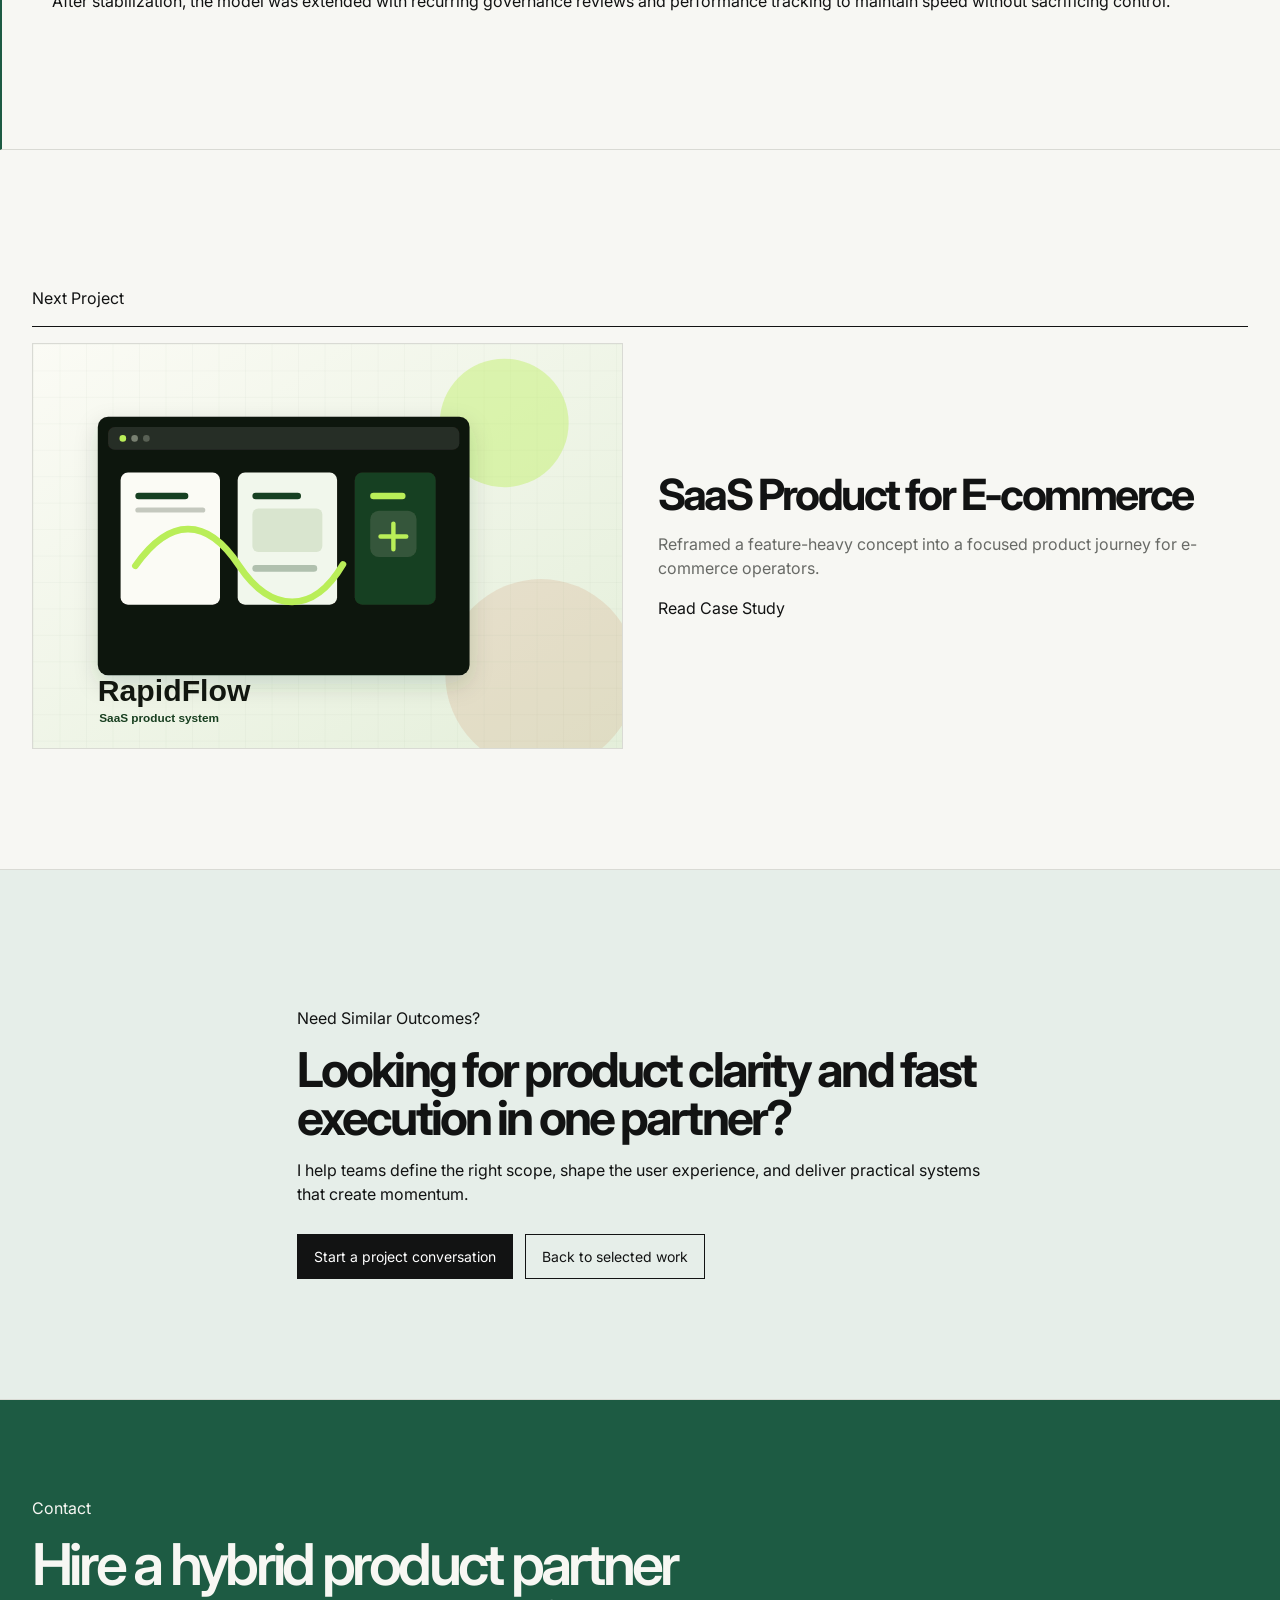
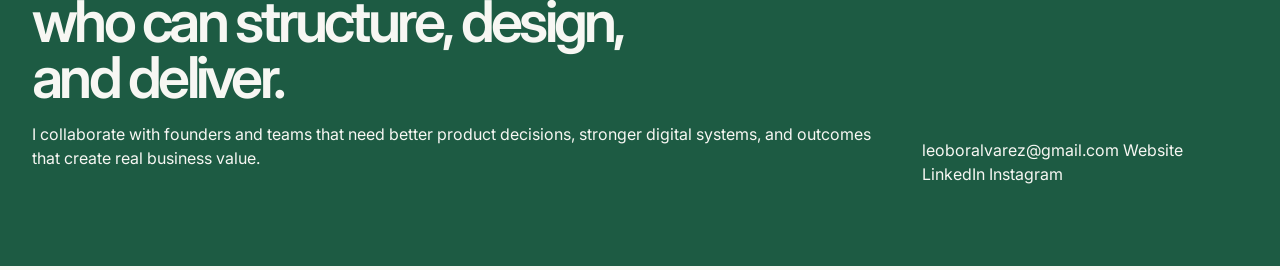
==== commit 0afaa4f0: "Redesign portfolio hero and visual system" ====
--- a/work/finance-digitalization.html
+++ b/work/finance-digitalization.html
@@ -22,7 +22,7 @@
 
     <header class="site-header" id="top">
       <div class="container header-inner">
-        <a class="brand" href="/index.html" aria-label="Leo Bordones home">LB.</a>
+        <a class="brand" href="../index.html" aria-label="Leo Bordones home">Leo Bordones</a>
 
         <button
           class="nav-toggle"
@@ -35,18 +35,13 @@
         </button>
 
         <nav class="site-nav" id="primary-navigation" aria-label="Primary navigation">
-          <a href="/index.html#work">Work</a>
-          <a href="/index.html#about">About</a>
-          <a href="/index.html#experience">Experience</a>
-          <a href="/index.html#services">Services</a>
-          <a href="/index.html#contact">Contact</a>
+          <a href="../index.html#work">Work</a>
+          <a href="../index.html#ventures">Ventures</a>
+          <a href="../index.html#about">About</a>
+          <a href="../index.html#contact">Contact</a>
         </nav>
 
-        <div class="header-socials" aria-label="Social links">
-          <a href="https://www.linkedin.com/in/leobordones/" target="_blank" rel="noreferrer">LinkedIn</a>
-          <a href="https://www.instagram.com/leoboralvarez/" target="_blank" rel="noreferrer">Instagram</a>
-          <a href="mailto:leoboralvarez@gmail.com">Email</a>
-        </div>
+        <a class="header-contact" href="mailto:leoboralvarez@gmail.com">Contact</a>
       </div>
     </header>
 
@@ -64,8 +59,8 @@
           </p>
         </div>
         <div class="footer-links">
-          <a href="mailto:hello@leonardobordones.com">hello@leonardobordones.com</a>
-          <a href="https://www.leonardobordones.com" target="_blank" rel="noreferrer">Website</a>
+          <a href="mailto:leoboralvarez@gmail.com">leoboralvarez@gmail.com</a>
+          <a href="../index.html">Website</a>
           <a href="https://www.linkedin.com/in/leobordones/" target="_blank" rel="noreferrer">LinkedIn</a>
           <a href="https://www.instagram.com/leoboralvarez/" target="_blank" rel="noreferrer">Instagram</a>
         </div>
--- a/styles.css
+++ b/styles.css
@@ -1,1175 +1,17 @@
-    :root {
-        --color-bg: #f5f5f2;
-        --color-surface: #efefe9;
-        --color-surface-strong: #e6e6df;
-        --color-text: #111111;
-        --color-text-muted: #5c5c57;
-        --color-border: #d9d9d2;
-        --color-hover: #1a1a1a;
-        --color-white: #ffffff;
-
-        --font-family-base: 'Inter', system-ui, -apple-system, BlinkMacSystemFont, 'Segoe UI', sans-serif;
-        --font-size-hero: clamp(3.5rem, 8vw, 6rem);
-        --font-size-h1: clamp(3rem, 6vw, 5rem);
-        --font-size-h2: clamp(2.2rem, 4vw, 4rem);
-        --font-size-h3: clamp(1.25rem, 2vw, 1.75rem);
-        --font-size-body-lg: clamp(1.25rem, 2vw, 1.75rem);
-        --font-size-body: 1.125rem;
-        --font-size-meta: 0.95rem;
-
-        --font-weight-regular: 400;
-        --font-weight-medium: 500;
-        --font-weight-semibold: 600;
-        --font-weight-bold: 700;
-        --font-weight-extrabold: 800;
-
-        --space-2xs: 0.25rem;
-        --space-xs: 0.5rem;
-        --space-sm: 0.75rem;
-        --space-md: 1rem;
-        --space-lg: 1.5rem;
-        --space-xl: 2rem;
-        --space-2xl: 3rem;
-        --space-3xl: 4rem;
-        --space-4xl: 6rem;
-        --space-5xl: 8rem;
-
-        --container-max: 1280px;
-        --container-padding-desktop: 2.5rem;
-        --container-padding-tablet: 1.5rem;
-        --container-padding-mobile: 1rem;
-
-        --border-thin: 1px solid var(--color-border);
-        --radius-sm: 0px;
-        --radius-md: 4px;
-
-        --transition-fast: 160ms ease;
-        --transition-base: 240ms ease;
-        --transition-slow: 400ms ease;
-
-        --shadow-none: none;
-        --header-height: 5rem;
-      }
-
-      * {
-        box-sizing: border-box;
-      }
-
-      html {
-        scroll-behavior: smooth;
-      }
-
-      body {
-        margin: 0;
-        min-width: 320px;
-        background: var(--color-bg);
-        color: var(--color-text);
-        font-family: var(--font-family-base);
-        font-size: var(--font-size-body);
-        font-weight: var(--font-weight-regular);
-        line-height: 1.5;
-        text-rendering: optimizeLegibility;
-        -webkit-font-smoothing: antialiased;
-        -moz-osx-font-smoothing: grayscale;
-      }
-
-      img {
-        display: block;
-        max-width: 100%;
-        height: auto;
-      }
-
-      a {
-        color: inherit;
-        text-decoration: none;
-        transition: color var(--transition-fast), opacity var(--transition-fast), background-color var(--transition-fast), border-color var(--transition-fast), transform var(--transition-fast);
-      }
-
-      a:hover {
-        color: var(--color-hover);
-      }
-
-      a:focus-visible,
-      button:focus-visible {
-        outline: 2px solid var(--color-text);
-        outline-offset: 3px;
-      }
-
-      button {
-        font: inherit;
-      }
-
-      p,
-      h1,
-      h2,
-      h3 {
-        margin: 0;
-      }
-
-      .skip-link {
-        position: absolute;
-        left: var(--space-md);
-        top: -3rem;
-        z-index: 100;
-        padding: 0.75rem 1rem;
-        background: var(--color-text);
-        color: var(--color-white);
-      }
-
-      .skip-link:focus {
-        top: 1rem;
-      }
-
-      .container {
-        width: min(100%, var(--container-max));
-        margin: 0 auto;
-        padding-left: var(--container-padding-desktop);
-        padding-right: var(--container-padding-desktop);
-      }
-
-      .section {
-        padding: var(--space-5xl) 0;
-        scroll-margin-top: calc(var(--header-height) + 1.5rem);
-      }
-
-      .section-divider {
-        border-top: var(--border-thin);
-      }
-
-      .site-header {
-        position: sticky;
-        top: 0;
-        z-index: 50;
-        min-height: var(--header-height);
-        background: rgba(245, 245, 242, 0.88);
-        backdrop-filter: blur(12px);
-        border-bottom: var(--border-thin);
-      }
-
-      .header-inner {
-        display: flex;
-        align-items: center;
-        justify-content: space-between;
-        gap: var(--space-lg);
-        min-height: var(--header-height);
-      }
-
-      .brand {
-        font-size: 1.35rem;
-        font-weight: var(--font-weight-extrabold);
-        letter-spacing: -0.04em;
-        flex: 0 0 auto;
-      }
-
-      .site-nav {
-        display: flex;
-        align-items: center;
-        justify-content: center;
-        gap: var(--space-xl);
-        flex: 1 1 auto;
-      }
-
-      .site-nav a,
-      .header-socials a {
-        position: relative;
-        font-size: var(--font-size-meta);
-        font-weight: var(--font-weight-medium);
-        color: var(--color-text-muted);
-      }
-
-      .site-nav a::after,
-      .header-socials a::after,
-      .footer-links a::after {
-        content: "";
-        position: absolute;
-        left: 0;
-        bottom: -0.15rem;
-        width: 100%;
-        height: 1px;
-        background: currentColor;
-        transform: scaleX(0);
-        transform-origin: left;
-        transition: transform var(--transition-base);
-      }
-
-      .site-nav a:hover::after,
-      .site-nav a:focus-visible::after,
-      .header-socials a:hover::after,
-      .header-socials a:focus-visible::after,
-      .footer-links a:hover::after,
-      .footer-links a:focus-visible::after {
-        transform: scaleX(1);
-      }
-
-      .header-socials {
-        display: flex;
-        align-items: center;
-        gap: var(--space-lg);
-        flex: 0 0 auto;
-      }
-
-      .nav-toggle {
-        display: none;
-        align-items: center;
-        justify-content: center;
-        width: 2.75rem;
-        height: 2.75rem;
-        padding: 0;
-        border: 0;
-        background: transparent;
-        color: var(--color-text);
-        cursor: pointer;
-      }
-
-      .nav-toggle-line,
-      .nav-toggle-line::before,
-      .nav-toggle-line::after {
-        display: block;
-        width: 1.25rem;
-        height: 1.5px;
-        background: currentColor;
-        transition: transform var(--transition-base), opacity var(--transition-fast);
-      }
-
-      .nav-toggle-line {
-        position: relative;
-      }
-
-      .nav-toggle-line::before,
-      .nav-toggle-line::after {
-        content: "";
-        position: absolute;
-        left: 0;
-      }
-
-      .nav-toggle-line::before {
-        top: -0.38rem;
-      }
-
-      .nav-toggle-line::after {
-        top: 0.38rem;
-      }
-
-      .nav-open .nav-toggle-line {
-        background: transparent;
-      }
-
-      .nav-open .nav-toggle-line::before {
-        transform: translateY(0.38rem) rotate(45deg);
-      }
-
-      .nav-open .nav-toggle-line::after {
-        transform: translateY(-0.38rem) rotate(-45deg);
-      }
-
-      .hero {
-        position: relative;
-        overflow: hidden;
-        isolation: isolate;
-        padding-top: calc(var(--space-5xl) + var(--space-lg));
-      }
-
-      .hero::before {
-        content: "";
-        position: absolute;
-        inset: -12%;
-        z-index: -2;
-        background:
-          radial-gradient(42% 46% at 12% 18%, rgba(182, 240, 202, 0.92) 0%, rgba(182, 240, 202, 0.68) 28%, rgba(182, 240, 202, 0) 72%),
-          radial-gradient(38% 42% at 86% 16%, rgba(182, 225, 255, 0.9) 0%, rgba(182, 225, 255, 0.66) 30%, rgba(182, 225, 255, 0) 72%),
-          radial-gradient(40% 44% at 82% 84%, rgba(246, 196, 226, 0.88) 0%, rgba(246, 196, 226, 0.62) 30%, rgba(246, 196, 226, 0) 72%),
-          radial-gradient(40% 44% at 18% 84%, rgba(215, 197, 255, 0.9) 0%, rgba(215, 197, 255, 0.66) 30%, rgba(215, 197, 255, 0) 72%),
-          radial-gradient(32% 36% at 48% 36%, rgba(255, 255, 255, 0.28) 0%, rgba(255, 255, 255, 0) 75%);
-        opacity: 0.95;
-        filter: blur(54px) saturate(120%);
-        transform: translate3d(0, 0, 0) scale(1.12);
-        animation: heroAurora 18s ease-in-out infinite alternate;
-        will-change: transform, background;
-      }
-
-      .hero::after {
-        content: "";
-        position: absolute;
-        inset: 0;
-        z-index: -1;
-        background:
-          linear-gradient(180deg, rgba(245, 245, 242, 0.14) 0%, rgba(245, 245, 242, 0.24) 38%, rgba(245, 245, 242, 0.56) 72%, rgba(245, 245, 242, 0.78) 100%),
-          linear-gradient(90deg, rgba(255, 255, 255, 0.12) 0%, rgba(255, 255, 255, 0) 22%, rgba(255, 255, 255, 0.08) 52%, rgba(255, 255, 255, 0) 100%);
-        pointer-events: none;
-      }
-
-      .hero-inner {
-        position: relative;
-        z-index: 1;
-        display: grid;
-        gap: var(--space-xl);
-      }
-
-      .eyebrow,
-      .section-kicker,
-      .project-category {
-        font-size: var(--font-size-meta);
-        font-weight: var(--font-weight-medium);
-        letter-spacing: 0.02em;
-        text-transform: uppercase;
-        color: var(--color-text-muted);
-      }
-
-      .hero h1 {
-        max-width: 14ch;
-        font-size: var(--font-size-hero);
-        line-height: 0.98;
-        letter-spacing: -0.06em;
-        font-weight: var(--font-weight-extrabold);
-      }
-
-      .hero-copy {
-        max-width: 40rem;
-        font-size: var(--font-size-body-lg);
-        line-height: 1.3;
-        color: var(--color-text-muted);
-      }
-
-      .hero-actions {
-        display: flex;
-        flex-wrap: wrap;
-        gap: var(--space-md);
-      }
-
-      .button {
-        display: inline-flex;
-        align-items: center;
-        justify-content: center;
-        gap: 0.5rem;
-        min-height: 3.25rem;
-        padding: 0.9rem 1.4rem;
-        border: var(--border-thin);
-        font-size: 1rem;
-        font-weight: var(--font-weight-medium);
-        letter-spacing: -0.01em;
-        transition: transform var(--transition-fast), background-color var(--transition-fast), color var(--transition-fast), border-color var(--transition-fast);
-      }
-
-      .button:hover {
-        transform: translateY(-1px);
-      }
-
-      .button-primary {
-        background: var(--color-text);
-        color: var(--color-white);
-        border-color: var(--color-text);
-      }
-
-      .button-primary:hover {
-        color: var(--color-white);
-        background: var(--color-hover);
-      }
-
-      .button-secondary {
-        background: transparent;
-      }
-
-      .button-secondary:hover {
-        background: rgba(17, 17, 17, 0.04);
-      }
-
-      .intro-layout {
-        display: block;
-      }
-
-      .intro-copy {
-        max-width: 52rem;
-        font-size: clamp(1.5rem, 3vw, 2.4rem);
-        line-height: 1.25;
-        letter-spacing: -0.03em;
-      }
-
-      .section-heading {
-        display: grid;
-        gap: var(--space-md);
-        margin-bottom: var(--space-3xl);
-      }
-
-      .section-lead {
-        max-width: 58ch;
-        color: var(--color-text-muted);
-      }
-
-      .section-heading h2,
-      .split-title h2,
-      .statement h2,
-      .site-footer h2 {
-        max-width: 14ch;
-        font-size: var(--font-size-h2);
-        line-height: 1.02;
-        letter-spacing: -0.05em;
-        font-weight: var(--font-weight-extrabold);
-      }
-
-      .work-grid {
-        display: grid;
-        grid-template-columns: repeat(2, minmax(0, 1fr));
-        gap: var(--space-2xl) var(--space-xl);
-      }
-
-      .project-card {
-        display: grid;
-        gap: var(--space-lg);
-        padding-bottom: var(--space-lg);
-        border-bottom: var(--border-thin);
-        transition: transform var(--transition-base);
-      }
-
-      .project-card:hover,
-      .project-card:focus-within {
-        transform: translateY(-2px);
-      }
-
-      .project-media {
-        overflow: hidden;
-        background: var(--color-surface);
-        border: var(--border-thin);
-        aspect-ratio: 16 / 11;
-        transition: border-color var(--transition-fast);
-      }
-
-      .project-media img {
-        width: 100%;
-        height: 100%;
-        object-fit: cover;
-        transition: transform var(--transition-slow), filter var(--transition-base);
-      }
-
-      .project-card:hover .project-media img,
-      .project-card:focus-within .project-media img {
-        transform: scale(1.03);
-        filter: saturate(1.05);
-      }
-
-      .project-meta {
-        display: grid;
-        gap: var(--space-sm);
-      }
-
-      .project-meta-top {
-        display: flex;
-        align-items: center;
-        justify-content: space-between;
-        gap: var(--space-sm);
-      }
-
-      .project-year {
-        font-size: var(--font-size-meta);
-        font-weight: var(--font-weight-medium);
-        color: var(--color-text-muted);
-      }
-
-      .project-meta h3 a {
-        color: inherit;
-      }
-
-      .project-meta h3 a:hover,
-      .project-meta h3 a:focus-visible {
-        text-decoration: underline;
-        text-decoration-thickness: 1px;
-        text-underline-offset: 0.18rem;
-      }
-
-      .project-company {
-        font-size: var(--font-size-meta);
-        font-weight: var(--font-weight-semibold);
-        color: var(--color-text-muted);
-      }
-
-      .project-summary {
-        max-width: 52ch;
-        color: var(--color-text-muted);
-      }
-
-      .project-value {
-        display: grid;
-        gap: var(--space-2xs);
-        padding-top: var(--space-sm);
-        border-top: var(--border-thin);
-        color: var(--color-text-muted);
-      }
-
-      .project-value span {
-        font-size: 0.78rem;
-        font-weight: var(--font-weight-semibold);
-        letter-spacing: 0.04em;
-        text-transform: uppercase;
-      }
-
-      .project-value-text {
-        font-size: 1rem;
-        letter-spacing: normal;
-        text-transform: none;
-        font-weight: var(--font-weight-regular);
-      }
-
-      .project-link {
-        width: fit-content;
-        font-size: var(--font-size-meta);
-        font-weight: var(--font-weight-semibold);
-        text-transform: uppercase;
-        letter-spacing: 0.03em;
-      }
-
-      .project-link::after {
-        content: " \2192";
-        display: inline-block;
-        transition: transform var(--transition-fast);
-      }
-
-      .project-card:hover .project-link::after,
-      .project-card:focus-within .project-link::after {
-        transform: translateX(2px);
-      }
-
-      .project-meta h3,
-      .experience-item h3,
-      .service-item h3 {
-        font-size: var(--font-size-h3);
-        line-height: 1.1;
-        letter-spacing: -0.03em;
-        font-weight: var(--font-weight-bold);
-      }
-
-      .result-item p,
-      .why-item p,
-      .experience-item p,
-      .service-item p,
-      .split-copy p {
-        color: var(--color-text-muted);
-      }
-
-      .results-grid {
-        display: grid;
-        grid-template-columns: repeat(4, minmax(0, 1fr));
-        gap: var(--space-xl);
-      }
-
-      .result-item {
-        display: grid;
-        gap: var(--space-sm);
-        border-top: var(--border-thin);
-        padding-top: var(--space-md);
-      }
-
-      .result-metric {
-        font-size: clamp(1.4rem, 2.2vw, 2rem);
-        line-height: 1.05;
-        letter-spacing: -0.03em;
-        font-weight: var(--font-weight-bold);
-        color: var(--color-text);
-      }
-
-      .result-item h3 {
-        font-size: clamp(1.05rem, 1.6vw, 1.35rem);
-        line-height: 1.15;
-        letter-spacing: -0.02em;
-      }
-
-      .why-grid {
-        display: grid;
-        grid-template-columns: repeat(3, minmax(0, 1fr));
-        gap: var(--space-xl);
-      }
-
-      .why-item {
-        display: grid;
-        gap: var(--space-sm);
-        border-top: var(--border-thin);
-        padding-top: var(--space-md);
-      }
-
-      .why-item h3 {
-        font-size: clamp(1.15rem, 1.7vw, 1.55rem);
-        line-height: 1.1;
-        letter-spacing: -0.03em;
-      }
-
-      .conversion-cta {
-        background: linear-gradient(180deg, rgba(239, 239, 233, 0.35) 0%, rgba(245, 245, 242, 0) 100%);
-      }
-
-      .conversion-cta-inner,
-      .project-cta-inner {
-        display: grid;
-        gap: var(--space-md);
-        max-width: 56rem;
-      }
-
-      .conversion-cta-copy,
-      .footer-copy,
-      .project-cta-inner p {
-        max-width: 64ch;
-        color: var(--color-text-muted);
-      }
-
-      .footer-copy {
-        margin-top: var(--space-sm);
-      }
-
-      .split-layout {
-        display: grid;
-        grid-template-columns: minmax(260px, 0.95fr) minmax(0, 1.2fr);
-        gap: var(--space-3xl);
-        align-items: start;
-      }
-
-      .split-title {
-        display: grid;
-        gap: var(--space-md);
-        position: sticky;
-        top: calc(var(--header-height) + var(--space-xl));
-      }
-
-      .split-copy {
-        display: grid;
-        gap: var(--space-lg);
-      }
-
-      .stack-marquee {
-        overflow: hidden;
-        border-top: var(--border-thin);
-        border-bottom: var(--border-thin);
-        padding: 1.1rem 0;
-      }
-
-      .stack-track {
-        display: flex;
-        align-items: center;
-        gap: var(--space-2xl);
-        width: max-content;
-        min-width: 100%;
-        animation: marquee 24s linear infinite;
-      }
-
-      .stack-track span {
-        font-size: clamp(1.4rem, 2vw, 2rem);
-        font-weight: var(--font-weight-semibold);
-        letter-spacing: -0.03em;
-        white-space: nowrap;
-      }
-
-      .experience-list,
-      .services-list {
-        border-top: var(--border-thin);
-      }
-
-      .experience-item,
-      .service-item {
-        display: grid;
-        grid-template-columns: minmax(0, 1fr) minmax(220px, 0.9fr);
-        gap: var(--space-xl);
-        padding: var(--space-xl) 0;
-        border-bottom: var(--border-thin);
-      }
-
-      .experience-item > div,
-      .service-item > div {
-        display: grid;
-        gap: var(--space-xs);
-      }
-
-      .service-item {
-        align-items: center;
-      }
-
-      .service-item span {
-        justify-self: end;
-        font-size: clamp(1.75rem, 3vw, 2.5rem);
-        line-height: 1;
-        color: var(--color-text-muted);
-        transition: transform var(--transition-base), color var(--transition-fast);
-      }
-
-      .service-item:hover span {
-        transform: translateX(4px);
-        color: var(--color-text);
-      }
-
-      .statement h2 {
-        max-width: 12ch;
-        font-size: clamp(3rem, 7vw, 6rem);
-      }
-
-      .lifestyle-grid {
-        display: grid;
-        grid-template-columns: repeat(4, minmax(0, 1fr));
-        gap: var(--space-lg);
-      }
-
-      .lifestyle-grid img {
-        width: 100%;
-        aspect-ratio: 3 / 4;
-        object-fit: cover;
-        border: var(--border-thin);
-        background: var(--color-surface);
-      }
-
-      .site-footer {
-        padding-bottom: var(--space-4xl);
-      }
-
-      .footer-inner {
-        display: grid;
-        grid-template-columns: minmax(0, 1fr) auto;
-        gap: var(--space-2xl);
-        align-items: end;
-      }
-
-      .footer-links {
-        display: grid;
-        gap: var(--space-sm);
-        justify-items: start;
-      }
-
-      .footer-links a {
-        position: relative;
-        font-size: 1rem;
-        font-weight: var(--font-weight-medium);
-      }
-
-      .project-template main {
-        min-height: 70vh;
-      }
-
-      .project-hero {
-        padding-top: var(--space-4xl);
-      }
-
-      .project-hero-content {
-        display: grid;
-        gap: var(--space-lg);
-        padding-bottom: var(--space-3xl);
-      }
-
-      .project-hero-actions {
-        display: flex;
-        flex-wrap: wrap;
-        gap: var(--space-md);
-      }
-
-      .project-hero-content h1 {
-        max-width: 16ch;
-        font-size: var(--font-size-h1);
-        line-height: 0.98;
-        letter-spacing: -0.05em;
-      }
-
-      .project-subtitle {
-        max-width: 52rem;
-        font-size: clamp(1.2rem, 1.9vw, 1.55rem);
-        color: var(--color-text-muted);
-      }
-
-      .project-hero-image {
-        border-top: var(--border-thin);
-        border-bottom: var(--border-thin);
-      }
-
-      .project-hero-image img {
-        width: 100%;
-        max-height: min(72vh, 720px);
-        object-fit: cover;
-      }
-
-      .project-overview-grid {
-        display: grid;
-        grid-template-columns: minmax(0, 1.2fr) minmax(260px, 0.8fr);
-        gap: var(--space-3xl);
-      }
-
-      .project-overview-copy {
-        display: grid;
-        gap: var(--space-lg);
-      }
-
-      .project-context-grid {
-        display: grid;
-        grid-template-columns: repeat(2, minmax(0, 1fr));
-        gap: var(--space-lg);
-      }
-
-      .project-context-item {
-        display: grid;
-        gap: var(--space-xs);
-        border-top: var(--border-thin);
-        padding-top: var(--space-md);
-      }
-
-      .project-context-item h3 {
-        font-size: var(--font-size-meta);
-        font-weight: var(--font-weight-semibold);
-        letter-spacing: 0.02em;
-        text-transform: uppercase;
-        color: var(--color-text-muted);
-      }
-
-      .project-overview-grid h2,
-      .project-process h2,
-      .project-outcome h2,
-      .next-project-link h2 {
-        font-size: clamp(2rem, 4vw, 3.4rem);
-        letter-spacing: -0.04em;
-        line-height: 1.02;
-      }
-
-      .project-overview-grid p,
-      .project-outcome p {
-        max-width: 68ch;
-        color: var(--color-text-muted);
-      }
-
-      .project-metadata {
-        display: grid;
-        gap: var(--space-xl);
-      }
-
-      .project-metadata article {
-        border-top: var(--border-thin);
-        padding-top: var(--space-md);
-      }
-
-      .project-metadata h3 {
-        margin-bottom: var(--space-sm);
-        font-size: var(--font-size-meta);
-        font-weight: var(--font-weight-semibold);
-        letter-spacing: 0.02em;
-        text-transform: uppercase;
-        color: var(--color-text-muted);
-      }
-
-      .project-metadata ul {
-        margin: 0;
-        padding-left: 1.15rem;
-        display: grid;
-        gap: var(--space-xs);
-      }
-
-      .project-metadata p,
-      .process-item p {
-        color: var(--color-text-muted);
-      }
-
-      .project-process h2,
-      .project-outcome h2 {
-        margin-bottom: var(--space-2xl);
-      }
-
-      .project-section-lead {
-        margin-bottom: var(--space-xl);
-        max-width: 52ch;
-        color: var(--color-text-muted);
-      }
-
-      .process-grid {
-        display: grid;
-        grid-template-columns: repeat(3, minmax(0, 1fr));
-        gap: var(--space-xl);
-      }
-
-      .process-item {
-        display: grid;
-        gap: var(--space-sm);
-        border-top: var(--border-thin);
-        padding-top: var(--space-md);
-      }
-
-      .process-index {
-        font-size: var(--font-size-meta);
-        font-weight: var(--font-weight-semibold);
-        color: var(--color-text-muted);
-      }
-
-      .process-item h3 {
-        font-size: clamp(1.25rem, 2vw, 1.6rem);
-        line-height: 1.1;
-        letter-spacing: -0.02em;
-      }
-
-      .project-outcome-list {
-        margin: var(--space-xl) 0 0;
-        padding: 0;
-        list-style: none;
-        display: grid;
-        gap: var(--space-sm);
-      }
-
-      .project-outcome-list li {
-        border-top: var(--border-thin);
-        padding-top: var(--space-sm);
-        color: var(--color-text-muted);
-      }
-
-      .project-next-step p {
-        max-width: 68ch;
-        color: var(--color-text-muted);
-      }
-
-      .next-project-link {
-        display: grid;
-        grid-template-columns: minmax(260px, 0.85fr) minmax(0, 1fr);
-        gap: var(--space-xl);
-        align-items: center;
-        padding: var(--space-md);
-        border: var(--border-thin);
-        background: var(--color-surface-strong);
-        transition: transform var(--transition-base), border-color var(--transition-fast);
-      }
-
-      .next-project-link img {
-        width: 100%;
-        aspect-ratio: 16 / 10;
-        object-fit: cover;
-        border: var(--border-thin);
-        transition: transform var(--transition-slow);
-      }
-
-      .next-project-link div {
-        display: grid;
-        gap: var(--space-md);
-      }
-
-      .next-project-link p {
-        color: var(--color-text-muted);
-      }
-
-      .next-project-link span {
-        font-size: var(--font-size-meta);
-        font-weight: var(--font-weight-semibold);
-        text-transform: uppercase;
-        letter-spacing: 0.03em;
-      }
-
-      .next-project-link:hover,
-      .next-project-link:focus-visible {
-        transform: translateY(-2px);
-        border-color: #c6c6bd;
-      }
-
-      .next-project-link:hover img,
-      .next-project-link:focus-visible img {
-        transform: scale(1.015);
-      }
-
-      .next-project-link:hover h2,
-      .next-project-link:focus-visible h2 {
-        text-decoration: underline;
-        text-decoration-thickness: 1px;
-        text-underline-offset: 0.2rem;
-      }
-
-      @keyframes marquee {
-        from {
-          transform: translateX(0);
-        }
-        to {
-          transform: translateX(-50%);
-        }
-      }
-
-      @keyframes heroAurora {
-        0% {
-          background:
-            radial-gradient(42% 46% at 12% 18%, rgba(182, 240, 202, 0.92) 0%, rgba(182, 240, 202, 0.68) 28%, rgba(182, 240, 202, 0) 72%),
-            radial-gradient(38% 42% at 86% 16%, rgba(182, 225, 255, 0.9) 0%, rgba(182, 225, 255, 0.66) 30%, rgba(182, 225, 255, 0) 72%),
-            radial-gradient(40% 44% at 82% 84%, rgba(246, 196, 226, 0.88) 0%, rgba(246, 196, 226, 0.62) 30%, rgba(246, 196, 226, 0) 72%),
-            radial-gradient(40% 44% at 18% 84%, rgba(215, 197, 255, 0.9) 0%, rgba(215, 197, 255, 0.66) 30%, rgba(215, 197, 255, 0) 72%),
-            radial-gradient(32% 36% at 48% 36%, rgba(255, 255, 255, 0.28) 0%, rgba(255, 255, 255, 0) 75%);
-          transform: translate3d(0, 0, 0) scale(1.12) rotate(0deg);
-        }
-
-        25% {
-          background:
-            radial-gradient(46% 48% at 24% 16%, rgba(182, 240, 202, 0.94) 0%, rgba(182, 240, 202, 0.7) 28%, rgba(182, 240, 202, 0) 72%),
-            radial-gradient(36% 40% at 78% 24%, rgba(182, 225, 255, 0.92) 0%, rgba(182, 225, 255, 0.66) 32%, rgba(182, 225, 255, 0) 72%),
-            radial-gradient(42% 44% at 74% 76%, rgba(246, 196, 226, 0.9) 0%, rgba(246, 196, 226, 0.64) 30%, rgba(246, 196, 226, 0) 72%),
-            radial-gradient(42% 46% at 20% 74%, rgba(215, 197, 255, 0.9) 0%, rgba(215, 197, 255, 0.68) 30%, rgba(215, 197, 255, 0) 72%),
-            radial-gradient(28% 32% at 56% 44%, rgba(255, 255, 255, 0.24) 0%, rgba(255, 255, 255, 0) 75%);
-          transform: translate3d(1%, -1.5%, 0) scale(1.16) rotate(1deg);
-        }
-
-        50% {
-          background:
-            radial-gradient(44% 48% at 18% 28%, rgba(182, 240, 202, 0.9) 0%, rgba(182, 240, 202, 0.7) 30%, rgba(182, 240, 202, 0) 72%),
-            radial-gradient(40% 42% at 68% 12%, rgba(182, 225, 255, 0.92) 0%, rgba(182, 225, 255, 0.68) 30%, rgba(182, 225, 255, 0) 72%),
-            radial-gradient(44% 46% at 84% 68%, rgba(246, 196, 226, 0.92) 0%, rgba(246, 196, 226, 0.66) 30%, rgba(246, 196, 226, 0) 72%),
-            radial-gradient(38% 44% at 30% 82%, rgba(215, 197, 255, 0.92) 0%, rgba(215, 197, 255, 0.66) 30%, rgba(215, 197, 255, 0) 72%),
-            radial-gradient(30% 34% at 48% 52%, rgba(255, 255, 255, 0.2) 0%, rgba(255, 255, 255, 0) 75%);
-          transform: translate3d(-1%, 1.5%, 0) scale(1.18) rotate(-1deg);
-        }
-
-        75% {
-          background:
-            radial-gradient(48% 50% at 28% 14%, rgba(182, 240, 202, 0.92) 0%, rgba(182, 240, 202, 0.72) 28%, rgba(182, 240, 202, 0) 72%),
-            radial-gradient(38% 42% at 84% 30%, rgba(182, 225, 255, 0.9) 0%, rgba(182, 225, 255, 0.68) 30%, rgba(182, 225, 255, 0) 72%),
-            radial-gradient(40% 42% at 66% 82%, rgba(246, 196, 226, 0.9) 0%, rgba(246, 196, 226, 0.66) 30%, rgba(246, 196, 226, 0) 72%),
-            radial-gradient(44% 48% at 14% 70%, rgba(215, 197, 255, 0.92) 0%, rgba(215, 197, 255, 0.68) 30%, rgba(215, 197, 255, 0) 72%),
-            radial-gradient(30% 34% at 54% 40%, rgba(255, 255, 255, 0.22) 0%, rgba(255, 255, 255, 0) 75%);
-          transform: translate3d(1.2%, -0.8%, 0) scale(1.15) rotate(0.6deg);
-        }
-
-        100% {
-          background:
-            radial-gradient(44% 48% at 22% 18%, rgba(182, 240, 202, 0.94) 0%, rgba(182, 240, 202, 0.72) 28%, rgba(182, 240, 202, 0) 72%),
-            radial-gradient(40% 42% at 86% 22%, rgba(182, 225, 255, 0.92) 0%, rgba(182, 225, 255, 0.68) 30%, rgba(182, 225, 255, 0) 72%),
-            radial-gradient(42% 46% at 76% 86%, rgba(246, 196, 226, 0.9) 0%, rgba(246, 196, 226, 0.66) 30%, rgba(246, 196, 226, 0) 72%),
-            radial-gradient(42% 46% at 12% 80%, rgba(215, 197, 255, 0.92) 0%, rgba(215, 197, 255, 0.68) 30%, rgba(215, 197, 255, 0) 72%),
-            radial-gradient(28% 30% at 46% 34%, rgba(255, 255, 255, 0.24) 0%, rgba(255, 255, 255, 0) 75%);
-          transform: translate3d(-0.8%, 1%, 0) scale(1.17) rotate(-0.6deg);
-        }
-      }
-
-      @media (max-width: 1024px) {
-        .container {
-          padding-left: var(--container-padding-tablet);
-          padding-right: var(--container-padding-tablet);
-        }
-
-        .work-grid,
-        .results-grid,
-        .lifestyle-grid {
-          grid-template-columns: repeat(2, minmax(0, 1fr));
-        }
-
-        .why-grid,
-        .project-context-grid {
-          grid-template-columns: 1fr;
-        }
-
-        .split-layout,
-        .footer-inner,
-        .experience-item,
-        .service-item {
-          grid-template-columns: 1fr;
-        }
-
-        .project-overview-grid,
-        .process-grid,
-        .next-project-link {
-          grid-template-columns: 1fr;
-        }
-
-        .split-title {
-          position: static;
-        }
-      }
-
-      @media (max-width: 820px) {
-        :root {
-          --header-height: 4.5rem;
-        }
-
-        .header-inner {
-          position: relative;
-          gap: var(--space-md);
-        }
-
-        .nav-toggle {
-          display: inline-flex;
-          order: 3;
-          margin-left: auto;
-        }
-
-        .site-nav,
-        .header-socials {
-          display: none;
-        }
-
-        .site-header.nav-open .site-nav,
-        .site-header.nav-open .header-socials {
-          display: grid;
-          position: absolute;
-          left: 0;
-          right: 0;
-          top: calc(100% + 1px);
-          padding: 1.25rem var(--container-padding-tablet);
-          background: rgba(245, 245, 242, 0.98);
-          border-bottom: var(--border-thin);
-          backdrop-filter: blur(12px);
-        }
-
-        .site-header.nav-open .site-nav {
-          gap: 1rem;
-        }
-
-        .site-header.nav-open .header-socials {
-          top: calc(100% + 1px + 14rem);
-          gap: 0.85rem;
-          padding-top: 0;
-          padding-bottom: 1.25rem;
-        }
-
-        .hero {
-          padding-top: var(--space-4xl);
-        }
-
-        .hero::before {
-          inset: -18%;
-          filter: blur(44px) saturate(118%);
-        }
-
-        .hero h1,
-        .section-heading h2,
-        .split-title h2,
-        .statement h2,
-        .site-footer h2 {
-          max-width: none;
-        }
-
-        .project-hero-actions {
-          flex-direction: column;
-          align-items: flex-start;
-        }
-      }
-
-      @media (max-width: 640px) {
-        .container {
-          padding-left: var(--container-padding-mobile);
-          padding-right: var(--container-padding-mobile);
-        }
-
-        .section {
-          padding: var(--space-4xl) 0;
-        }
-
-        .hero-actions {
-          flex-direction: column;
-          align-items: stretch;
-        }
-
-        .work-grid,
-        .results-grid,
-        .why-grid,
-        .lifestyle-grid {
-          grid-template-columns: 1fr;
-        }
-
-        .experience-item,
-        .service-item {
-          gap: var(--space-md);
-        }
-      }
-
-      @media (prefers-reduced-motion: reduce) {
-        html {
-          scroll-behavior: auto;
-        }
-
-        *,
-        *::before,
-        *::after {
-          animation: none !important;
-          transition-duration: 0.01ms !important;
-          transition-delay: 0ms !important;
-          scroll-behavior: auto !important;
-        }
-
-        .hero::before {
-          animation: none !important;
-        }
-      }
+:root{--pearl:#f7f7f3;--ink:#121313;--muted:#686a66;--line:#d9dad4;--green:#1d5b43;--green-soft:#e6eee9;--white:#fff;--mono:'DM Mono',monospace;--sans:'Inter',Arial,sans-serif;--max:1280px;--pad:32px;--header:72px}
+*{box-sizing:border-box}html{scroll-behavior:smooth}body{margin:0;background:var(--pearl);color:var(--ink);font-family:var(--sans);font-size:16px;line-height:1.5;-webkit-font-smoothing:antialiased}a{color:inherit;text-decoration:none}button{font:inherit}.container{width:min(100%,var(--max));margin:auto;padding-inline:var(--pad)}.skip-link{position:absolute;z-index:100;left:16px;top:-60px;background:var(--ink);color:var(--white);padding:10px 14px}.skip-link:focus{top:16px}:focus-visible{outline:2px solid var(--green);outline-offset:4px}
+.site-header{height:var(--header);border-bottom:1px solid var(--line);background:rgba(247,247,243,.94);position:sticky;top:0;z-index:20;backdrop-filter:blur(14px)}.header-inner{height:100%;display:flex;align-items:center;gap:28px}.brand{font-size:18px;font-weight:600;letter-spacing:-.05em}.site-nav{display:flex;gap:28px;margin-left:auto;font-size:14px}.site-nav a,.header-contact{transition:color .18s ease}.site-nav a:hover,.header-contact:hover,.text-link:hover{color:var(--green)}.header-contact{font-size:14px;border:1px solid var(--ink);padding:8px 14px;margin-left:6px}.nav-toggle{display:none}
+.hero{min-height:calc(100svh - var(--header));display:flex;align-items:center;border-bottom:1px solid var(--line);padding-block:42px}.hero-layout{display:grid;grid-template-columns:minmax(280px,.66fr) minmax(620px,1.34fr);gap:56px;align-items:center}.hero-copy{max-width:435px}.hero-role,.section-number,.workspace-label,.artifact-title,.artifact-counter,.venture-status{font:500 11px/1.2 var(--mono);letter-spacing:.045em;text-transform:uppercase}.hero-role{color:var(--green);margin:0 0 22px}.hero h1{font-size:clamp(54px,6.25vw,100px);line-height:.94;letter-spacing:-.075em;font-weight:600;margin:0}.hero-copy>p:not(.hero-role){font-size:18px;line-height:1.45;color:#40423f;margin:28px 0}.text-link{display:inline-flex;gap:12px;align-items:center;font-size:15px;color:var(--green);font-weight:500}.text-link span{font-size:19px;line-height:1;transition:transform .18s}.text-link:hover span{transform:translate(3px,-3px)}
+.artifact{border:1px solid #bfc3bb;background:var(--white);min-height:570px;overflow:hidden;box-shadow:14px 14px 0 var(--green-soft)}.artifact-toolbar{min-height:54px;border-bottom:1px solid var(--line);display:grid;grid-template-columns:1fr auto 1fr;align-items:center;padding:0 18px;gap:16px}.artifact-title{color:var(--muted)}.artifact-tabs{display:flex;gap:2px}.artifact-tab{border:0;background:none;padding:8px 10px;color:var(--muted);cursor:pointer;font-size:12px}.artifact-tab.is-active{color:var(--green);box-shadow:inset 0 -1px var(--green)}.artifact-counter{text-align:right;color:var(--muted)}.artifact-viewport{position:relative;min-height:515px}.artifact-screen{animation:artifact-in .35s ease both;min-height:515px}.artifact-screen[hidden]{display:none}@keyframes artifact-in{from{opacity:0;transform:translateY(7px)}to{opacity:1;transform:none}}
+.research-screen{display:grid;grid-template-columns:118px minmax(0,1fr) 190px}.artifact-sidebar{border-right:1px solid var(--line);padding:24px 12px;display:grid;align-content:start;gap:7px;font-size:11px;color:var(--muted)}.artifact-sidebar span{padding:8px}.artifact-sidebar .is-selected{background:var(--green-soft);color:var(--green);font-weight:600}.transcript{padding:28px 28px 18px}.workspace-label{display:block;color:var(--green);margin-bottom:20px}.transcript p{display:grid;grid-template-columns:47px 76px 1fr;gap:9px;font-size:12px;line-height:1.45;margin:0;padding:12px 0;border-bottom:1px solid #ecece8}.transcript time{color:#8a8c88;font:11px var(--mono)}.transcript b{font-size:11px}.transcript .quote{margin:7px -11px;padding:14px 11px;border:0;background:var(--green-soft)}.insight-note{border-left:1px solid var(--line);background:#fcfcfa;padding:28px 18px;color:#4c4e4a}.insight-note span,.signal-note span{display:block;font:11px var(--mono);color:var(--green);text-transform:uppercase;margin-bottom:22px}.insight-note strong,.signal-note strong{display:block;font-size:18px;line-height:1.15;letter-spacing:-.04em;color:var(--ink)}.insight-note p,.signal-note p{font-size:12px;line-height:1.45;margin-top:18px}
+.plan-screen,.signal-screen{padding:34px}.plan-heading,.signal-heading{display:flex;align-items:end;justify-content:space-between;border-bottom:1px solid var(--line);padding-bottom:20px}.plan-heading p,.signal-heading p{font-size:14px;margin:0;color:var(--muted)}.plan-list{margin-top:28px;border-top:1px solid var(--line)}.plan-row{display:grid;grid-template-columns:100px minmax(190px,1fr) 90px 100px;gap:18px;align-items:center;border-bottom:1px solid var(--line);padding:17px 12px;font-size:12px}.plan-row b{font:11px var(--mono);color:var(--green)}.plan-row em{font-size:11px;font-style:normal;color:var(--green)}.plan-row-head{font:10px var(--mono);color:var(--muted);text-transform:uppercase;padding-block:11px}.plan-footnote{font:12px var(--mono);color:var(--muted);margin:18px 0}.signal-layout{display:grid;grid-template-columns:minmax(0,1fr) 190px;margin-top:35px}.signal-chart{padding-right:26px}.signal-chart svg{width:100%;height:auto;overflow:visible}.chart-grid line{stroke:#e0e1db;stroke-width:1}.chart-baseline{fill:none;stroke:#aeb3ac;stroke-dasharray:5 5;stroke-width:2}.chart-line{fill:none;stroke:var(--green);stroke-width:4}.signal-chart circle{fill:var(--green)}.chart-axis{display:flex;justify-content:space-between;color:#858781;font:10px var(--mono)}.signal-note{border-left:1px solid var(--line);padding:25px}.artifact-disclaimer{font:10px var(--mono);color:var(--muted);margin:22px 0 0}
+.intro-band{border-bottom:1px solid var(--line);padding:84px 0}.intro-band p{max-width:970px;font-size:clamp(28px,3.2vw,48px);line-height:1.12;letter-spacing:-.055em;margin:0}.section{padding:120px 0;border-bottom:1px solid var(--line)}.section-intro{display:grid;grid-template-columns:90px minmax(280px,1.3fr) minmax(220px,.7fr);gap:20px;align-items:baseline;margin-bottom:65px}.section-number{color:var(--green);margin:0}.section-intro h2,.site-footer h2{font-size:clamp(38px,4.5vw,64px);line-height:.98;letter-spacing:-.065em;font-weight:600;margin:0}.section-intro>p:last-child{font-size:15px;line-height:1.45;color:var(--muted);margin:0;max-width:30ch}
+.work-grid{display:grid;grid-template-columns:repeat(2,minmax(0,1fr));gap:60px 28px}.project-card{border-top:1px solid var(--ink);padding-top:16px;display:grid;gap:17px}.project-media{display:block;overflow:hidden;border:1px solid var(--line);background:#eceee9;aspect-ratio:16/10}.project-media img{display:block;width:100%;height:100%;object-fit:cover;transition:transform .45s ease}.project-card:hover .project-media img{transform:scale(1.025)}.project-meta{display:grid;gap:8px}.project-meta-top{display:flex;justify-content:space-between;font:11px var(--mono);color:var(--green);text-transform:uppercase}.project-meta h3{font-size:28px;line-height:1.05;letter-spacing:-.05em;margin:7px 0 0}.project-company{font-size:14px;margin:0;color:var(--muted)}.project-summary{font-size:15px;line-height:1.45;color:#444641;margin:6px 0}.project-value{border-left:2px solid var(--green);padding-left:11px;margin:9px 0;font-size:13px;color:#4e514c}.project-value span:first-child{display:block;color:var(--green);font:10px var(--mono);text-transform:uppercase;margin-bottom:3px}.project-link{font-size:13px;color:var(--green);width:max-content;margin-top:3px}.project-link::after{content:' ↗';font-size:16px}
+.results-section{background:var(--ink);color:var(--pearl)}.results-layout{display:grid;grid-template-columns:90px 1.25fr .75fr;gap:20px;align-items:end}.results-layout .section-number{color:#9bb6a7}.results-figure{font-size:clamp(42px,5.6vw,83px);line-height:.98;letter-spacing:-.07em;margin:0}.results-figure span{color:#8bb09a}.results-caption{font-size:14px;color:#bdbfb9;margin:14px 0 0}.results-copy{font-size:17px;line-height:1.45;color:#d7d8d3;margin:0;max-width:29ch}
+.ventures-list{border-top:1px solid var(--ink)}.venture-row{display:grid;grid-template-columns:90px minmax(0,1fr) auto;gap:20px;padding:30px 0;border-bottom:1px solid var(--line);align-items:center}.venture-row>div{grid-column:2}.venture-row h3{font-size:32px;letter-spacing:-.05em;margin:0 0 7px}.venture-row h3::before{content:'↗';font:18px var(--mono);color:var(--green);margin-right:18px}.venture-row p{max-width:55ch;color:var(--muted);margin:0}.venture-row>a,.venture-row>.venture-status{grid-column:3;grid-row:1;white-space:nowrap}.venture-status{color:var(--muted);padding:7px 0}
+.split-layout{display:grid;grid-template-columns:minmax(300px,.9fr) minmax(0,1.1fr);gap:90px}.split-layout .section-intro{display:block;margin:0}.split-layout .section-number{margin-bottom:18px}.about-copy{font-size:clamp(20px,2.15vw,30px);line-height:1.22;letter-spacing:-.04em}.about-copy p{margin:0 0 28px}.about-copy p+ p{color:#555753}.about-copy .text-link{font-size:15px;letter-spacing:0}.services-list{padding:0;margin:0;list-style:none;border-top:1px solid var(--ink)}.services-list li{display:grid;grid-template-columns:1fr 1fr;gap:20px;padding:22px 0;border-bottom:1px solid var(--line);font-size:25px;line-height:1.1;letter-spacing:-.045em}.services-list span{font-size:15px;line-height:1.45;letter-spacing:0;color:var(--muted);max-width:35ch}
+.site-footer{padding:80px 0;background:var(--green);color:var(--pearl)}.footer-inner{display:flex;align-items:end;justify-content:space-between;gap:30px}.footer-inner .section-number{color:#b5cfc0;margin:0 0 18px}.site-footer h2{max-width:650px}.footer-email{font-size:clamp(18px,2vw,28px);letter-spacing:-.04em;border-bottom:1px solid rgba(255,255,255,.5);padding-bottom:5px;white-space:nowrap}.footer-email:hover{color:#d6ebdc}
+/* Case studies */.project-template .site-header{background:var(--pearl)}.project-template .header-contact{border-color:var(--ink)}.project-hero{border-bottom:1px solid var(--line)}.project-hero-content{padding-top:95px;padding-bottom:65px}.project-hero-content .section-kicker,.project-category{font:11px var(--mono);text-transform:uppercase;color:var(--green)}.project-hero h1{font-size:clamp(52px,7vw,102px);line-height:.94;letter-spacing:-.07em;max-width:11ch;margin:22px 0}.project-subtitle{max-width:690px;font-size:20px;color:var(--muted)}.project-hero-actions,.hero-actions{display:flex;gap:12px;margin-top:28px}.button{border:1px solid var(--ink);padding:11px 16px;font-size:14px}.button-primary{background:var(--ink);color:var(--white)}.button-secondary:hover{background:var(--green-soft)}.project-hero-image{border-top:1px solid var(--line)}.project-hero-image img{display:block;width:100%;max-height:680px;object-fit:cover}.section-divider{border-bottom:1px solid var(--line)}.project-overview-grid{display:grid;grid-template-columns:1.2fr .8fr;gap:70px}.project-overview-grid h2,.project-process h2,.project-outcome h2{font-size:46px;letter-spacing:-.06em;line-height:1;margin:0 0 24px}.project-overview-copy>p,.project-outcome>p,.project-section-lead{font-size:18px;color:var(--muted);max-width:60ch}.project-context-grid{display:grid;grid-template-columns:1fr 1fr;gap:20px;border-top:1px solid var(--line);margin-top:32px}.project-context-item{padding-top:15px}.project-context-item h3,.project-metadata h3{font:11px var(--mono);text-transform:uppercase;color:var(--green);margin:0 0 8px}.project-context-item p{font-size:14px;color:var(--muted);margin:0}.project-metadata{border-top:1px solid var(--ink)}.project-metadata article{padding:16px 0;border-bottom:1px solid var(--line)}.project-metadata p,.project-metadata ul{margin:0;padding:0;list-style:none;font-size:14px;color:var(--muted)}.project-metadata li+li{margin-top:5px}.process-grid{display:grid;grid-template-columns:repeat(3,1fr);gap:25px;margin-top:38px}.process-item{border-top:1px solid var(--ink);padding-top:15px}.process-index{font:11px var(--mono);color:var(--green);margin:0}.process-item h3{font-size:22px;letter-spacing:-.04em;margin:20px 0 8px}.process-item p{font-size:14px;color:var(--muted);margin:0}.project-outcome-list{margin:26px 0 0;padding:0;list-style:none;border-top:1px solid var(--line);max-width:750px}.project-outcome-list li{padding:13px 0;border-bottom:1px solid var(--line);font-size:15px}.project-outcome-list li::before{content:'↗';color:var(--green);margin-right:12px}.project-next-step{margin-top:50px;border-left:2px solid var(--green);padding-left:18px}.project-next-step h3{font:11px var(--mono);text-transform:uppercase;color:var(--green)}.next-project-link{display:grid;grid-template-columns:1fr 1fr;align-items:center;gap:35px;border-top:1px solid var(--ink);padding-top:16px}.next-project-link img{width:100%;border:1px solid var(--line)}.next-project-link h2{font-size:43px;letter-spacing:-.06em;line-height:1;margin:0}.next-project-link p{color:var(--muted)}.project-cta{background:var(--green-soft)}.project-cta-inner{max-width:750px}.project-cta-inner h2{font-size:48px;letter-spacing:-.06em;line-height:1;margin:10px 0}.site-footer.section{border:0}
+@media(max-width:960px){:root{--pad:24px}.hero-layout{grid-template-columns:1fr;gap:42px}.hero{padding-block:72px}.hero-copy{max-width:630px}.artifact{min-height:500px}.artifact-viewport,.artifact-screen{min-height:445px}.research-screen{grid-template-columns:100px 1fr 165px}.section-intro{grid-template-columns:65px 1fr}.section-intro>p:last-child{grid-column:2}.results-layout{grid-template-columns:65px 1fr}.results-copy{grid-column:2}.split-layout{gap:45px}.work-grid{gap:44px 20px}}
+@media(max-width:640px){:root{--pad:18px;--header:64px}.site-nav{display:none}.header-contact{margin-left:auto}.nav-toggle{display:block;order:3;width:34px;height:34px;border:0;background:transparent;padding:0}.nav-toggle span,.nav-toggle::before{content:'';display:block;width:21px;height:1px;background:var(--ink);margin:6px auto;transition:transform .2s}.nav-open .site-nav{display:flex;position:absolute;top:63px;left:0;right:0;background:var(--pearl);border-bottom:1px solid var(--line);padding:18px;flex-direction:column;gap:18px}.nav-open .nav-toggle span{transform:translateY(-3px) rotate(45deg)}.nav-open .nav-toggle::before{transform:translateY(4px) rotate(-45deg)}.nav-open .header-contact{display:none}.hero{padding:45px 0 55px}.hero h1{font-size:58px}.hero-copy>p:not(.hero-role){font-size:16px;margin:22px 0}.artifact{min-height:430px;box-shadow:8px 8px 0 var(--green-soft)}.artifact-toolbar{grid-template-columns:1fr auto;padding:0 12px}.artifact-title{display:none}.artifact-counter{font-size:10px}.artifact-tabs{gap:0}.artifact-tab{font-size:11px;padding:9px 8px}.artifact-viewport,.artifact-screen{min-height:375px}.research-screen{grid-template-columns:1fr}.artifact-sidebar{display:none}.transcript{padding:22px 16px}.transcript p{grid-template-columns:38px 65px 1fr;gap:6px;font-size:10px;padding:9px 0}.transcript time,.transcript b{font-size:9px}.transcript .quote{margin:5px -6px;padding:10px 6px}.insight-note{display:none}.plan-screen,.signal-screen{padding:20px 16px}.plan-heading,.signal-heading{display:block;padding-bottom:14px}.plan-heading p,.signal-heading p{font-size:12px;margin-top:7px}.plan-list{margin-top:18px}.plan-row{grid-template-columns:66px 1fr 60px;padding:11px 5px;gap:8px;font-size:10px}.plan-row span:nth-child(3),.plan-row-head span:nth-child(3){display:none}.plan-row em{font-size:9px}.plan-row-head{font-size:9px}.signal-layout{grid-template-columns:1fr;margin-top:28px}.signal-chart{padding:0}.signal-note{border:0;border-top:1px solid var(--line);padding:15px 0;margin-top:16px}.signal-note span{margin-bottom:10px}.signal-note strong{font-size:15px}.signal-note p{display:none}.artifact-disclaimer{font-size:8px}.intro-band{padding:55px 0}.intro-band p{font-size:29px}.section{padding:70px 0}.section-intro{display:block;margin-bottom:38px}.section-number{margin-bottom:16px!important}.section-intro h2{font-size:45px}.section-intro>p:last-child{font-size:14px;margin-top:14px}.work-grid{grid-template-columns:1fr;gap:44px}.project-meta h3{font-size:26px}.results-layout{display:block}.results-figure{font-size:52px}.results-copy{font-size:16px;margin-top:28px}.venture-row{display:block;padding:25px 0}.venture-row h3{font-size:29px}.venture-row>a,.venture-row>.venture-status{display:inline-flex;margin-top:18px}.split-layout{display:block}.about-copy{font-size:23px;margin-top:36px}.services-list li{display:block;font-size:25px}.services-list span{display:block;font-size:14px;margin-top:9px}.footer-inner{display:block}.footer-email{display:inline-block;margin-top:38px;font-size:19px}.project-hero-content{padding-top:62px;padding-bottom:42px}.project-subtitle{font-size:17px}.project-overview-grid,.process-grid,.next-project-link{grid-template-columns:1fr;gap:30px}.project-context-grid{grid-template-columns:1fr}.project-overview-grid h2,.project-process h2,.project-outcome h2{font-size:38px}.project-cta-inner h2{font-size:39px}.site-footer h2{font-size:43px}}
+@media(prefers-reduced-motion:reduce){*,*::before,*::after{animation-duration:.01ms!important;transition-duration:.01ms!important;scroll-behavior:auto!important}}
